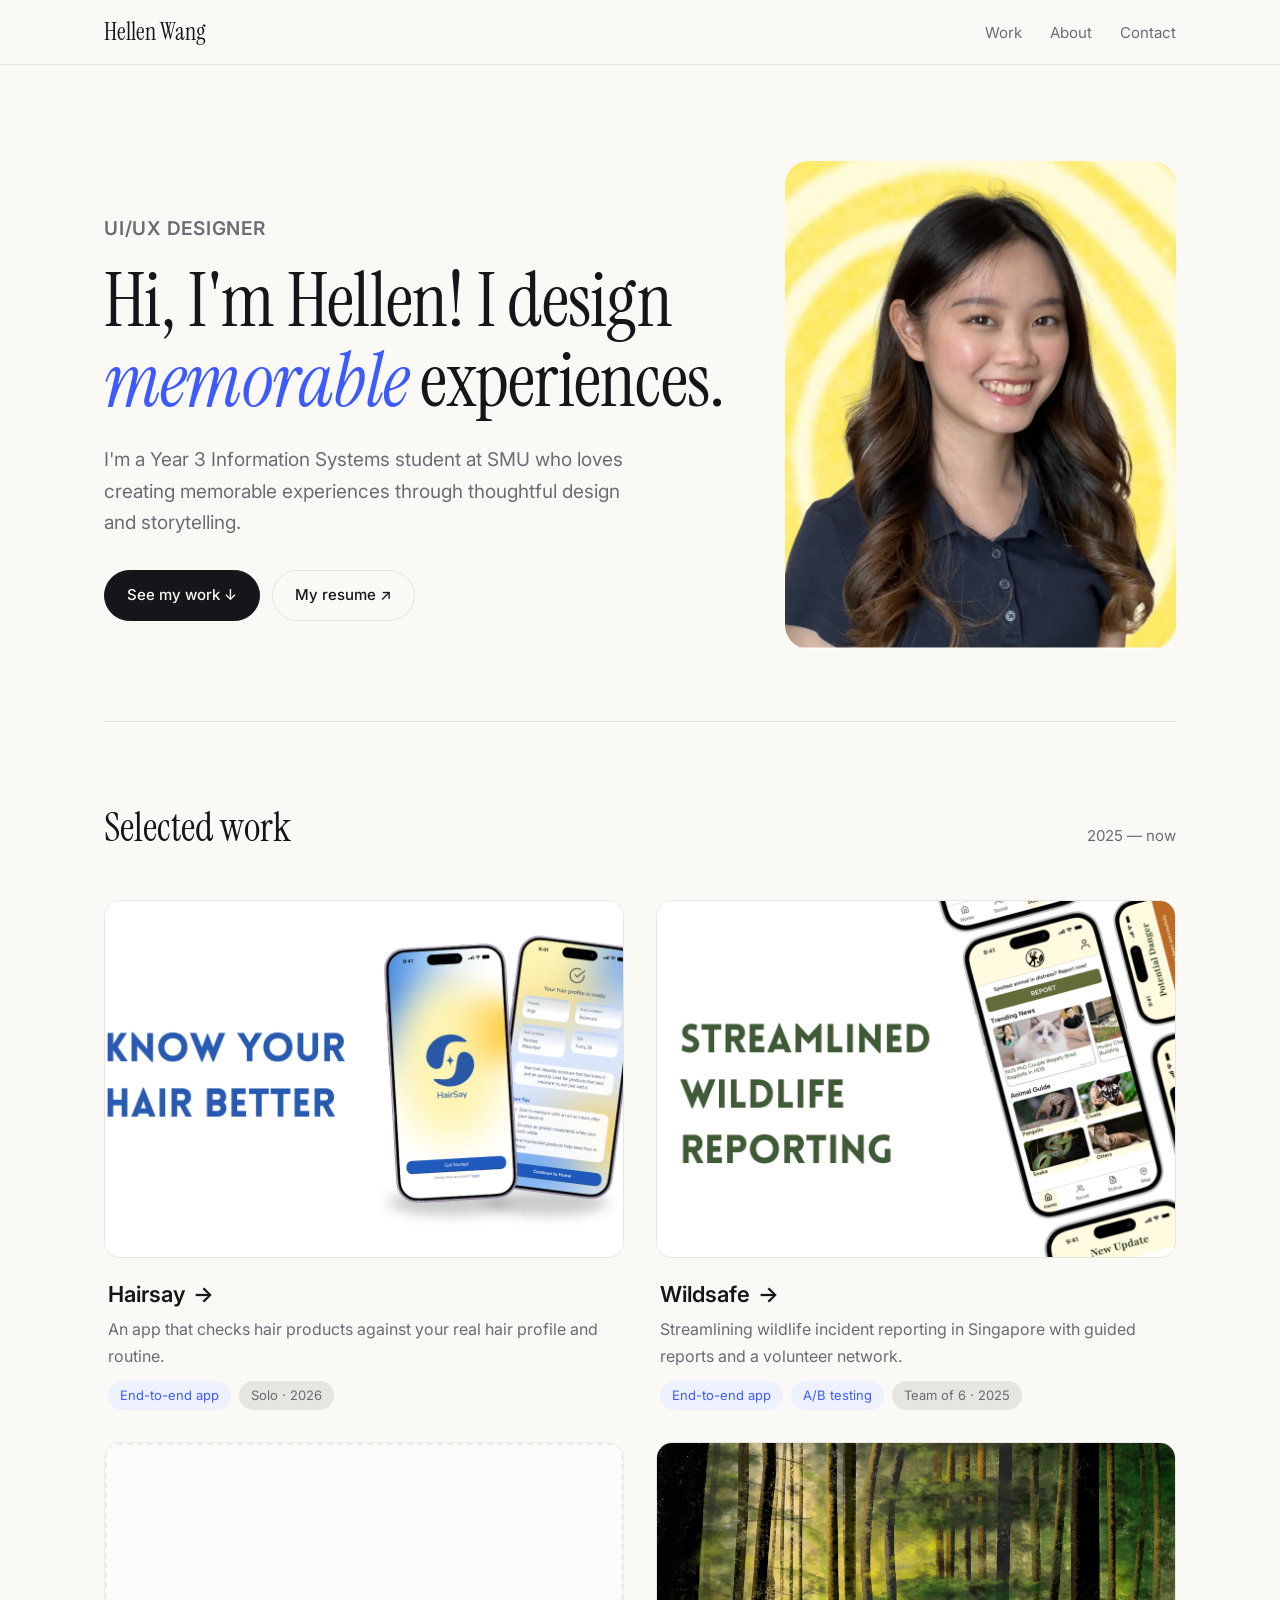
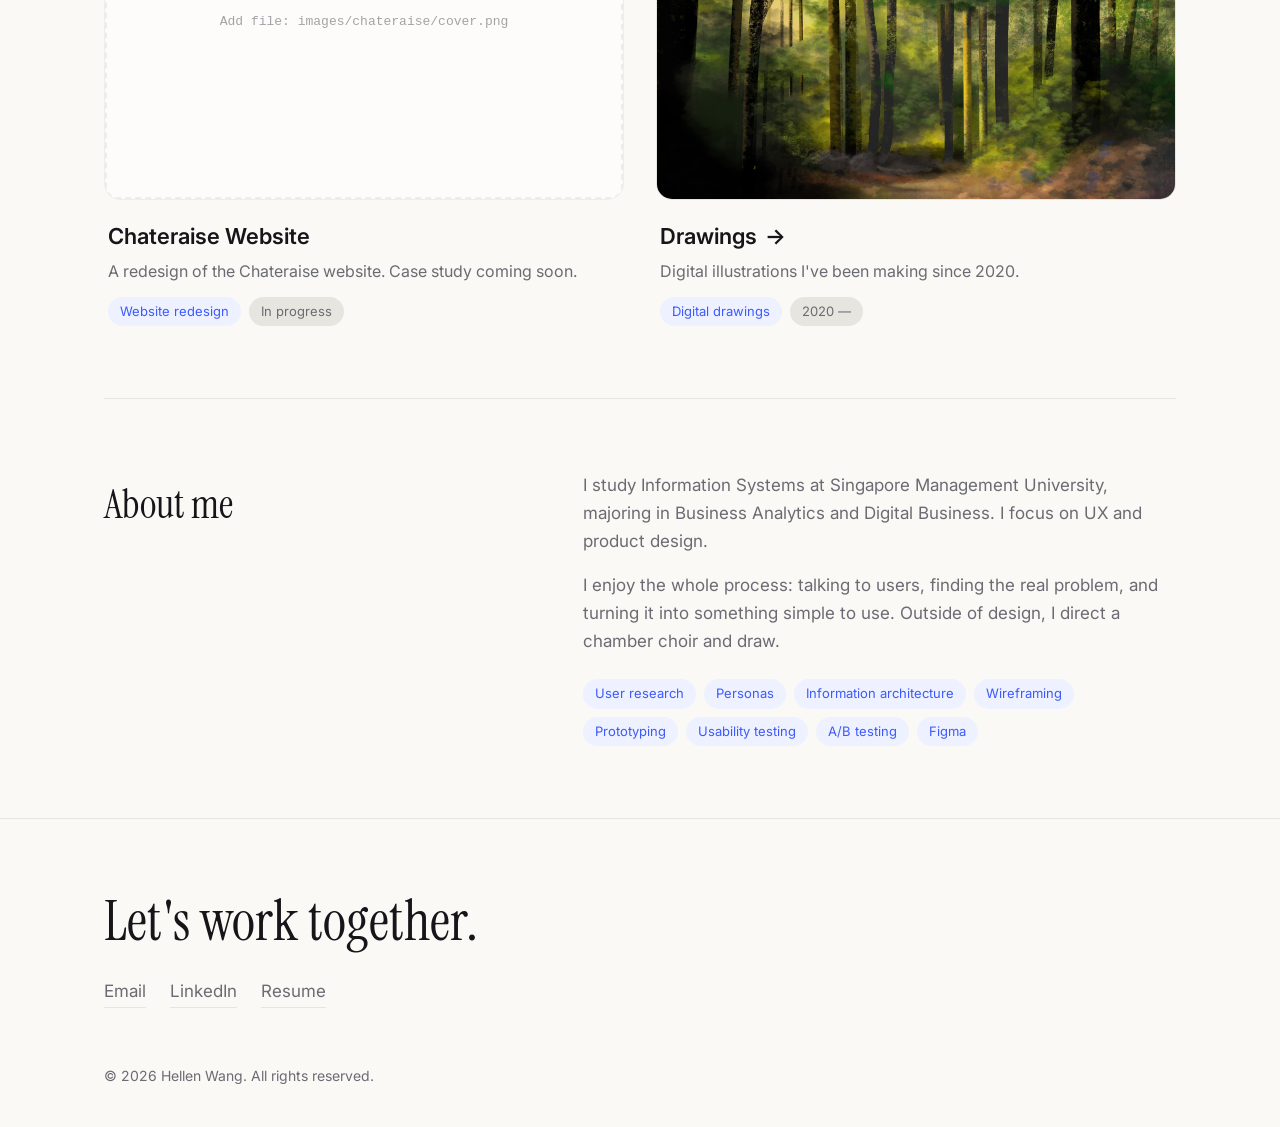
==== index.html @ 4431260a "Portfolio site: pages, styles, and images from Notion" ====
<!DOCTYPE html>
<html lang="en">
<head>
  <meta charset="UTF-8" />
  <meta name="viewport" content="width=device-width, initial-scale=1.0" />
  <title>Hellen Wang — UI/UX Designer</title>
  <meta name="description" content="Portfolio of Hellen Wang, UI/UX designer and Information Systems student at SMU." />
  <link rel="preconnect" href="https://fonts.googleapis.com" />
  <link rel="preconnect" href="https://fonts.gstatic.com" crossorigin />
  <link href="https://fonts.googleapis.com/css2?family=Instrument+Serif:ital@0;1&family=Inter:wght@400;500;600&display=swap" rel="stylesheet" />
  <link rel="stylesheet" href="style.css" />
</head>
<body>

  <nav class="nav">
    <div class="wrap">
      <a href="index.html" class="logo">Hellen Wang</a>
      <ul class="nav-links">
        <li><a href="#work">Work</a></li>
        <li><a href="#about">About</a></li>
        <li><a href="#contact">Contact</a></li>
      </ul>
    </div>
  </nav>

  <main class="wrap">
    <!-- HERO -->
    <section class="hero">
      <div>
        <p class="eyebrow">UI/UX Designer</p>
        <h1>Hi, I'm Hellen! I design <em>memorable</em> experiences.</h1>
        <p>I'm a Year 3 Information Systems student at SMU who loves creating memorable experiences through thoughtful design and storytelling.</p>
        <div class="btns">
          <a href="#work" class="btn primary">See my work ↓</a>
          <a href="https://drive.google.com/file/d/1pF7Rs0oGjBkpFHDTkg84cxJd0Bi0h14N/view?usp=sharing" target="_blank" class="btn">My resume ↗</a>
        </div>
      </div>
      <div class="hero-photo">
        <img src="images/profile.png" alt="Portrait of Hellen Wang" />
      </div>
    </section>

    <!-- WORK -->
    <section class="section" id="work">
      <div class="section-head">
        <h2>Selected work</h2>
        <span>2025 — now</span>
      </div>

      <div class="grid">
        <a href="hairsay.html" class="card reveal">
          <div class="card-img"><img src="images/hairsay/cover.png" alt="Hairsay app screens" /></div>
          <div class="card-body">
            <h3>Hairsay <span class="arrow">→</span></h3>
            <p>An app that checks hair products against your real hair profile and routine.</p>
            <div class="tags"><span class="tag">End-to-end app</span><span class="tag grey">Solo · 2026</span></div>
          </div>
        </a>

        <a href="wildsafe.html" class="card reveal">
          <div class="card-img"><img src="images/wildsafe/cover.png" alt="Wildsafe app screens" /></div>
          <div class="card-body">
            <h3>Wildsafe <span class="arrow">→</span></h3>
            <p>Streamlining wildlife incident reporting in Singapore with guided reports and a volunteer network.</p>
            <div class="tags"><span class="tag">End-to-end app</span><span class="tag">A/B testing</span><span class="tag grey">Team of 6 · 2025</span></div>
          </div>
        </a>

        <div class="card soon reveal">
          <div class="card-img"><img src="images/chateraise/cover.png" alt="Chateraise website redesign" /></div>
          <div class="card-body">
            <h3>Chateraise Website</h3>
            <p>A redesign of the Chateraise website. Case study coming soon.</p>
            <div class="tags"><span class="tag">Website redesign</span><span class="tag grey">In progress</span></div>
          </div>
        </div>

        <a href="drawings.html" class="card reveal">
          <div class="card-img"><img src="images/drawings/1.jpg" alt="Digital drawing" /></div>
          <div class="card-body">
            <h3>Drawings <span class="arrow">→</span></h3>
            <p>Digital illustrations I've been making since 2020.</p>
            <div class="tags"><span class="tag">Digital drawings</span><span class="tag grey">2020 —</span></div>
          </div>
        </a>
      </div>
    </section>

    <!-- ABOUT -->
    <section class="section about" id="about">
      <h2>About me</h2>
      <div>
        <p>I study Information Systems at Singapore Management University, majoring in Business Analytics and Digital Business. I focus on UX and product design.</p>
        <p>I enjoy the whole process: talking to users, finding the real problem, and turning it into something simple to use. Outside of design, I direct a chamber choir and draw.</p>
        <div class="skills">
          <span class="tag">User research</span>
          <span class="tag">Personas</span>
          <span class="tag">Information architecture</span>
          <span class="tag">Wireframing</span>
          <span class="tag">Prototyping</span>
          <span class="tag">Usability testing</span>
          <span class="tag">A/B testing</span>
          <span class="tag">Figma</span>
        </div>
      </div>
    </section>
  </main>

  <!-- CONTACT -->
  <footer id="contact">
    <div class="wrap">
      <h2>Let's work together.</h2>
      <div class="links">
        <a href="mailto:hellen.2024@computing.smu.edu.sg">Email</a>
        <a href="https://www.linkedin.com/in/wanghellen/" target="_blank">LinkedIn</a>
        <a href="https://drive.google.com/file/d/1pF7Rs0oGjBkpFHDTkg84cxJd0Bi0h14N/view?usp=sharing" target="_blank">Resume</a>
      </div>
      <p class="copy">© <span class="year">2026</span> Hellen Wang. All rights reserved.</p>
    </div>
  </footer>

  <script src="script.js"></script>
</body>
</html>
---- style.css ----
/* ============ Tokens ============ */
:root {
  --bg: #faf9f6;
  --surface: #ffffff;
  --text: #16161a;
  --muted: #6b6b73;
  --line: #e7e5df;
  --accent: #3d5afe;
  --accent-soft: #eef1ff;
  --radius: 16px;
  --max: 1120px;
  --serif: "Instrument Serif", Georgia, serif;
  --sans: "Inter", system-ui, -apple-system, sans-serif;
}

@media (prefers-color-scheme: dark) {
  :root {
    --bg: #111114;
    --surface: #1a1a1f;
    --text: #f2f1ee;
    --muted: #9c9ca6;
    --line: #2a2a31;
    --accent: #8c9eff;
    --accent-soft: #1e2240;
  }
}

/* ============ Base ============ */
* { box-sizing: border-box; margin: 0; padding: 0; }
html { scroll-behavior: smooth; }
body {
  font-family: var(--sans);
  background: var(--bg);
  color: var(--text);
  line-height: 1.65;
  font-size: 17px;
  -webkit-font-smoothing: antialiased;
}
img, video { max-width: 100%; display: block; border-radius: 12px; }
a { color: inherit; }
.wrap { max-width: var(--max); margin: 0 auto; padding: 0 24px; }

/* ============ Nav ============ */
.nav {
  position: sticky; top: 0; z-index: 10;
  background: color-mix(in srgb, var(--bg) 85%, transparent);
  backdrop-filter: blur(12px);
  border-bottom: 1px solid var(--line);
}
.nav .wrap { display: flex; justify-content: space-between; align-items: center; height: 64px; }
.logo { font-family: var(--serif); font-size: 24px; text-decoration: none; }
.nav-links { display: flex; gap: 28px; list-style: none; }
.nav-links a { text-decoration: none; color: var(--muted); font-size: 15px; transition: color .2s; }
.nav-links a:hover { color: var(--text); }

/* ============ Hero ============ */
.hero { padding: 96px 0 72px; display: grid; grid-template-columns: 1.6fr 1fr; gap: 56px; align-items: center; }
.eyebrow { font-size: 14px; color: var(--accent); font-weight: 600; letter-spacing: .04em; text-transform: uppercase; margin-bottom: 16px; }
.hero h1 { font-family: var(--serif); font-weight: 400; font-size: clamp(44px, 7vw, 76px); line-height: 1.05; letter-spacing: -.01em; }
.hero h1 em { color: var(--accent); }
.hero p { margin-top: 24px; font-size: 19px; color: var(--muted); max-width: 540px; }
.hero-photo img { aspect-ratio: 4/5; object-fit: cover; border-radius: 24px; width: 100%; }
.btns { display: flex; gap: 12px; margin-top: 32px; flex-wrap: wrap; }
.btn {
  display: inline-flex; align-items: center; gap: 8px;
  padding: 12px 22px; border-radius: 999px; font-size: 15px; font-weight: 500;
  text-decoration: none; border: 1px solid var(--line); transition: transform .2s, background .2s;
}
.btn:hover { transform: translateY(-2px); }
.btn.primary { background: var(--text); color: var(--bg); border-color: var(--text); }

/* ============ Section headers ============ */
.section { padding: 72px 0; border-top: 1px solid var(--line); }
.section-head { display: flex; justify-content: space-between; align-items: baseline; margin-bottom: 40px; gap: 16px; }
.section-head h2 { font-family: var(--serif); font-weight: 400; font-size: 40px; }
.section-head span { color: var(--muted); font-size: 15px; }

/* ============ Work grid ============ */
.grid { display: grid; grid-template-columns: repeat(2, 1fr); gap: 32px; }
.card { text-decoration: none; display: block; }
.card-img {
  background: var(--surface); border: 1px solid var(--line); border-radius: var(--radius);
  overflow: hidden; aspect-ratio: 16/11;
}
.card-img img { width: 100%; height: 100%; object-fit: cover; border-radius: 0; transition: transform .5s ease; }
.card:hover .card-img img { transform: scale(1.03); }
.card-body { padding: 18px 4px 0; }
.card h3 { font-size: 22px; font-weight: 600; display: flex; align-items: center; gap: 8px; }
.card h3 .arrow { transition: transform .2s; }
.card:hover h3 .arrow { transform: translateX(4px); }
.card p { color: var(--muted); font-size: 16px; margin-top: 4px; }
.tags { display: flex; gap: 8px; flex-wrap: wrap; margin-top: 12px; }
.tag { font-size: 13px; padding: 4px 12px; border-radius: 999px; background: var(--accent-soft); color: var(--accent); }
.tag.grey { background: var(--line); color: var(--muted); }
.card.soon { pointer-events: none; }
.card.soon .card-img { opacity: .6; }

/* ============ About ============ */
.about { display: grid; grid-template-columns: 1fr 1.4fr; gap: 56px; }
.about h2 { font-family: var(--serif); font-weight: 400; font-size: 40px; }
.about p { color: var(--muted); margin-bottom: 16px; }
.skills { display: flex; flex-wrap: wrap; gap: 8px; margin-top: 24px; }

/* ============ Footer ============ */
footer { padding: 72px 0 40px; border-top: 1px solid var(--line); }
footer h2 { font-family: var(--serif); font-weight: 400; font-size: clamp(36px, 5vw, 56px); line-height: 1.1; }
footer .links { display: flex; gap: 24px; margin-top: 24px; flex-wrap: wrap; }
footer .links a { color: var(--muted); text-decoration: none; border-bottom: 1px solid var(--line); padding-bottom: 2px; }
footer .links a:hover { color: var(--text); border-color: var(--text); }
.copy { margin-top: 56px; font-size: 14px; color: var(--muted); }

/* ============ Case study ============ */
.cs-hero { padding-top: 72px; padding-bottom: 40px; }
.back { color: var(--muted); text-decoration: none; font-size: 15px; }
.back:hover { color: var(--text); }
.cs-hero h1 { font-family: var(--serif); font-weight: 400; font-size: clamp(48px, 8vw, 88px); line-height: 1; margin-top: 24px; }
.cs-hero .lead { font-size: 20px; color: var(--muted); max-width: 720px; margin-top: 16px; }
.meta {
  display: grid; grid-template-columns: repeat(auto-fit, minmax(180px, 1fr)); gap: 24px;
  margin-top: 40px; padding: 24px 0; border-top: 1px solid var(--line); border-bottom: 1px solid var(--line);
}
.meta dt { font-size: 13px; color: var(--muted); text-transform: uppercase; letter-spacing: .05em; }
.meta dd { margin-top: 4px; font-size: 16px; }
.meta a { color: var(--accent); }
.cover { margin: 40px 0; }

.ps { display: grid; grid-template-columns: 1fr 1fr; gap: 24px; margin: 40px 0; }
.ps div { background: var(--surface); border: 1px solid var(--line); border-radius: var(--radius); padding: 28px; }
.ps h4 { font-size: 13px; text-transform: uppercase; letter-spacing: .05em; color: var(--accent); margin-bottom: 8px; }

.cs { max-width: 800px; margin: 0 auto; }
.cs-section { padding: 56px 0; border-top: 1px solid var(--line); }
.cs-section:first-of-type { border-top: none; }
.cs-label { font-size: 13px; color: var(--accent); font-weight: 600; text-transform: uppercase; letter-spacing: .05em; }
.cs h2 { font-family: var(--serif); font-weight: 400; font-size: 44px; margin: 8px 0 20px; }
.cs h3 { font-size: 20px; font-weight: 600; margin: 40px 0 12px; }
.cs p { margin-bottom: 16px; }
.cs ul { margin: 0 0 16px 20px; }
.cs li { margin-bottom: 6px; }
.cs figure { margin: 24px 0; }
.cs figcaption { font-size: 14px; color: var(--muted); margin-top: 8px; text-align: center; }
.cs blockquote {
  font-family: var(--serif); font-size: 28px; line-height: 1.3;
  border-left: 3px solid var(--accent); padding-left: 24px; margin: 32px 0;
}
.cs blockquote cite { display: block; font-family: var(--sans); font-size: 14px; color: var(--muted); font-style: normal; margin-top: 8px; }
.two { display: grid; grid-template-columns: 1fr 1fr; gap: 20px; }
.three { display: grid; grid-template-columns: repeat(3, 1fr); gap: 20px; }
.box { background: var(--surface); border: 1px solid var(--line); border-radius: var(--radius); padding: 24px; }
.box h4 { font-size: 15px; margin-bottom: 8px; }
.box ul { margin-left: 18px; font-size: 15px; }
.callout { background: var(--accent-soft); border-radius: var(--radius); padding: 24px 28px; margin: 24px 0; }
.callout strong { color: var(--accent); }
.wide { max-width: var(--max); margin: 0 auto; padding: 0 24px; }

.next {
  display: flex; justify-content: space-between; align-items: center; gap: 16px;
  padding: 40px 0; border-top: 1px solid var(--line); text-decoration: none;
}
.next span { color: var(--muted); font-size: 14px; }
.next strong { font-family: var(--serif); font-weight: 400; font-size: 36px; display: block; }

/* Gallery (drawings) */
.gallery { columns: 2; column-gap: 20px; }
.gallery img { margin-bottom: 20px; break-inside: avoid; }

/* Missing-image placeholder (shows until you add the file) */
.ph {
  display: flex; align-items: center; justify-content: center; text-align: center;
  min-height: 220px; width: 100%; height: 100%; padding: 16px;
  border: 2px dashed var(--line); border-radius: 12px;
  color: var(--muted); font-size: 13px; font-family: ui-monospace, monospace;
  background: var(--surface);
}

.hero-photo .ph { aspect-ratio: 4/5; height: auto; border-radius: 24px; }

/* Fade-in on scroll */
.reveal { opacity: 0; transform: translateY(16px); transition: opacity .6s ease, transform .6s ease; }
.reveal.in { opacity: 1; transform: none; }
@media (prefers-reduced-motion: reduce) { .reveal { opacity: 1; transform: none; transition: none; } }

/* ============ Mobile ============ */
@media (max-width: 760px) {
  body { font-size: 16px; }
  .nav-links { gap: 18px; }
  .hero { grid-template-columns: 1fr; padding: 56px 0 48px; gap: 32px; }
  .hero-photo { max-width: 320px; }
  .grid, .about, .ps, .two, .three { grid-template-columns: 1fr; }
  .section { padding: 56px 0; }
  .section-head h2, .about h2 { font-size: 32px; }
  .cs h2 { font-size: 34px; }
  .cs blockquote { font-size: 22px; }
  .gallery { columns: 1; }
  .next strong { font-size: 28px; }
}
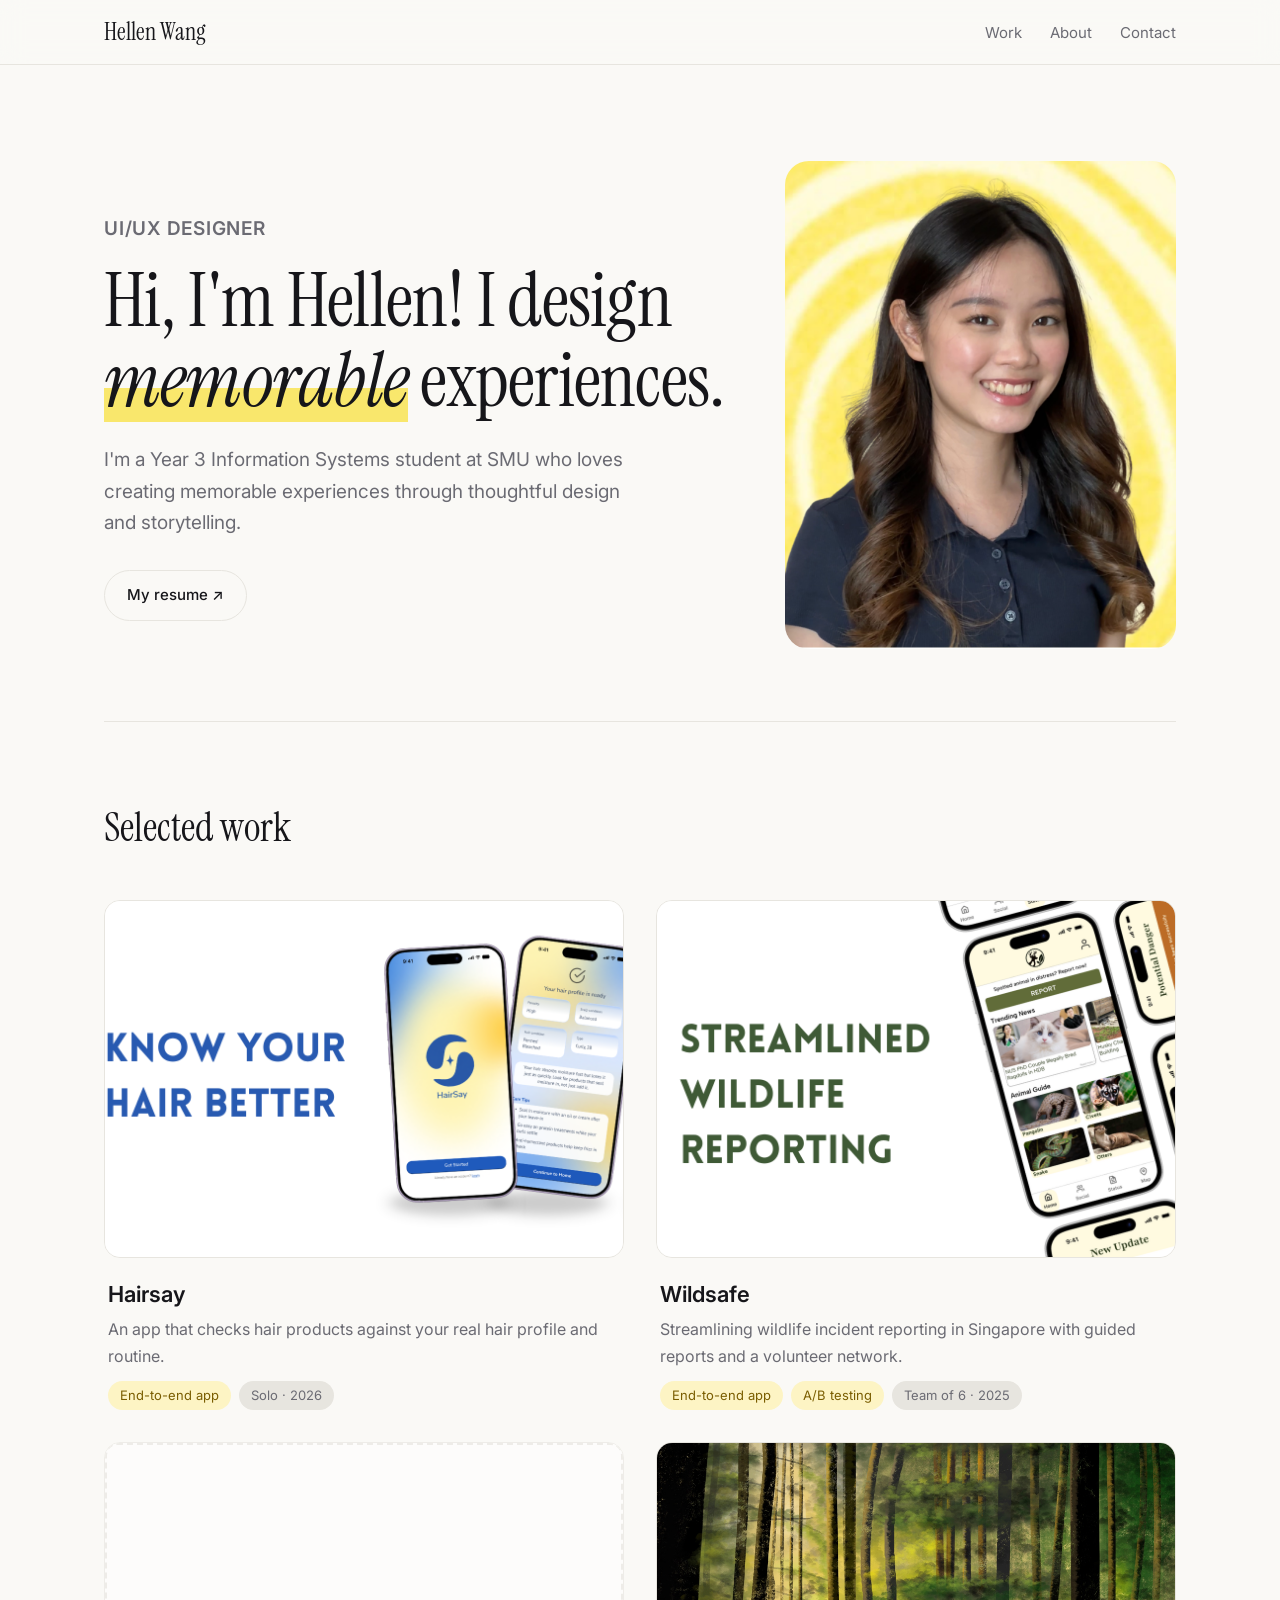
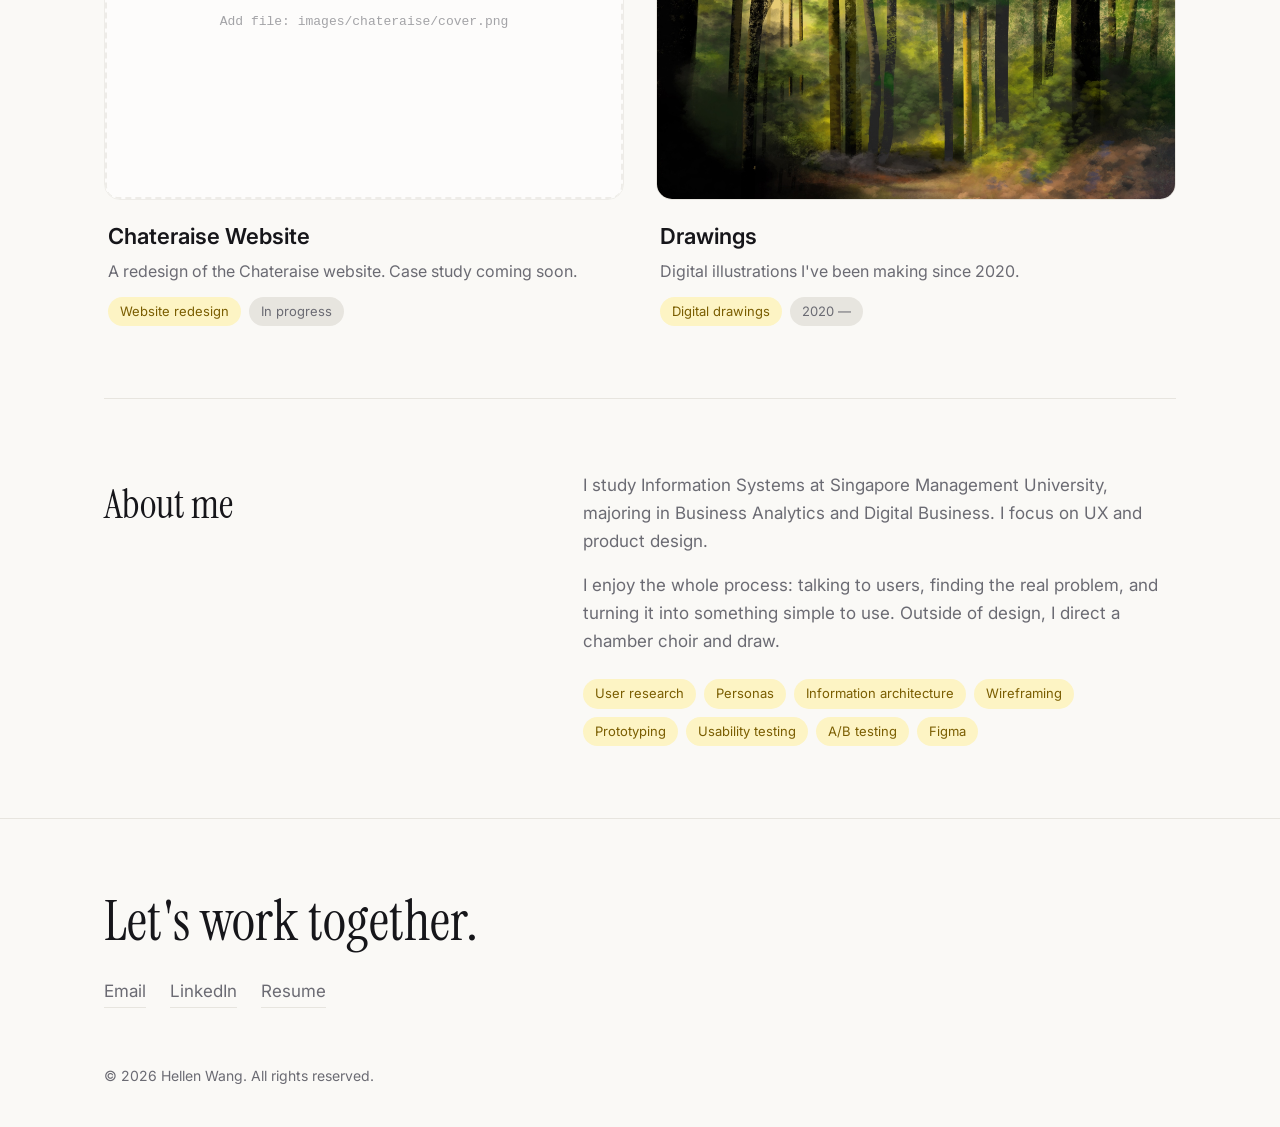
==== commit 3a151085: "Remove card arrows, add More projects section, drop date and See my work button, switch accent to ye" ====
--- a/index.html
+++ b/index.html
@@ -31,7 +31,6 @@
         <h1>Hi, I'm Hellen! I design <em>memorable</em> experiences.</h1>
         <p>I'm a Year 3 Information Systems student at SMU who loves creating memorable experiences through thoughtful design and storytelling.</p>
         <div class="btns">
-          <a href="#work" class="btn primary">See my work ↓</a>
           <a href="https://drive.google.com/file/d/1pF7Rs0oGjBkpFHDTkg84cxJd0Bi0h14N/view?usp=sharing" target="_blank" class="btn">My resume ↗</a>
         </div>
       </div>
@@ -44,14 +43,13 @@
     <section class="section" id="work">
       <div class="section-head">
         <h2>Selected work</h2>
-        <span>2025 — now</span>
       </div>
 
       <div class="grid">
         <a href="hairsay.html" class="card reveal">
           <div class="card-img"><img src="images/hairsay/cover.png" alt="Hairsay app screens" /></div>
           <div class="card-body">
-            <h3>Hairsay <span class="arrow">→</span></h3>
+            <h3>Hairsay</h3>
             <p>An app that checks hair products against your real hair profile and routine.</p>
             <div class="tags"><span class="tag">End-to-end app</span><span class="tag grey">Solo · 2026</span></div>
           </div>
@@ -60,7 +58,7 @@
         <a href="wildsafe.html" class="card reveal">
           <div class="card-img"><img src="images/wildsafe/cover.png" alt="Wildsafe app screens" /></div>
           <div class="card-body">
-            <h3>Wildsafe <span class="arrow">→</span></h3>
+            <h3>Wildsafe</h3>
             <p>Streamlining wildlife incident reporting in Singapore with guided reports and a volunteer network.</p>
             <div class="tags"><span class="tag">End-to-end app</span><span class="tag">A/B testing</span><span class="tag grey">Team of 6 · 2025</span></div>
           </div>
@@ -78,7 +76,7 @@
         <a href="drawings.html" class="card reveal">
           <div class="card-img"><img src="images/drawings/1.jpg" alt="Digital drawing" /></div>
           <div class="card-body">
-            <h3>Drawings <span class="arrow">→</span></h3>
+            <h3>Drawings</h3>
             <p>Digital illustrations I've been making since 2020.</p>
             <div class="tags"><span class="tag">Digital drawings</span><span class="tag grey">2020 —</span></div>
           </div>
--- a/style.css
+++ b/style.css
@@ -5,8 +5,9 @@
   --text: #16161a;
   --muted: #6b6b73;
   --line: #e7e5df;
-  --accent: #3d5afe;
-  --accent-soft: #eef1ff;
+  --accent: #7a5d00;       /* deep gold for text (readable on cream) */
+  --accent-soft: #fdf4c4;  /* pale yellow for tags and callouts */
+  --highlight: #f9e76c;    /* yellow from the profile photo */
   --radius: 16px;
   --max: 1120px;
   --serif: "Instrument Serif", Georgia, serif;
@@ -20,8 +21,8 @@
     --text: #f2f1ee;
     --muted: #9c9ca6;
     --line: #2a2a31;
-    --accent: #8c9eff;
-    --accent-soft: #1e2240;
+    --accent: #f9e76c;
+    --accent-soft: #2e2a14;
   }
 }
 
@@ -57,7 +58,8 @@
 .hero { padding: 96px 0 72px; display: grid; grid-template-columns: 1.6fr 1fr; gap: 56px; align-items: center; }
 .eyebrow { font-size: 14px; color: var(--accent); font-weight: 600; letter-spacing: .04em; text-transform: uppercase; margin-bottom: 16px; }
 .hero h1 { font-family: var(--serif); font-weight: 400; font-size: clamp(44px, 7vw, 76px); line-height: 1.05; letter-spacing: -.01em; }
-.hero h1 em { color: var(--accent); }
+.hero h1 em { background: linear-gradient(transparent 58%, var(--highlight) 58%, var(--highlight) 92%, transparent 92%); }
+@media (prefers-color-scheme: dark) { .hero h1 em { background: none; color: var(--accent); } }
 .hero p { margin-top: 24px; font-size: 19px; color: var(--muted); max-width: 540px; }
 .hero-photo img { aspect-ratio: 4/5; object-fit: cover; border-radius: 24px; width: 100%; }
 .btns { display: flex; gap: 12px; margin-top: 32px; flex-wrap: wrap; }
@@ -86,14 +88,13 @@
 .card:hover .card-img img { transform: scale(1.03); }
 .card-body { padding: 18px 4px 0; }
 .card h3 { font-size: 22px; font-weight: 600; display: flex; align-items: center; gap: 8px; }
-.card h3 .arrow { transition: transform .2s; }
-.card:hover h3 .arrow { transform: translateX(4px); }
 .card p { color: var(--muted); font-size: 16px; margin-top: 4px; }
 .tags { display: flex; gap: 8px; flex-wrap: wrap; margin-top: 12px; }
 .tag { font-size: 13px; padding: 4px 12px; border-radius: 999px; background: var(--accent-soft); color: var(--accent); }
 .tag.grey { background: var(--line); color: var(--muted); }
 .card.soon { pointer-events: none; }
 .card.soon .card-img { opacity: .6; }
+.more { margin-top: 24px; }
 
 /* ============ About ============ */
 .about { display: grid; grid-template-columns: 1fr 1.4fr; gap: 56px; }
@@ -141,7 +142,7 @@
 .cs figcaption { font-size: 14px; color: var(--muted); margin-top: 8px; text-align: center; }
 .cs blockquote {
   font-family: var(--serif); font-size: 28px; line-height: 1.3;
-  border-left: 3px solid var(--accent); padding-left: 24px; margin: 32px 0;
+  border-left: 3px solid var(--highlight); padding-left: 24px; margin: 32px 0;
 }
 .cs blockquote cite { display: block; font-family: var(--sans); font-size: 14px; color: var(--muted); font-style: normal; margin-top: 8px; }
 .two { display: grid; grid-template-columns: 1fr 1fr; gap: 20px; }
@@ -152,13 +153,6 @@
 .callout { background: var(--accent-soft); border-radius: var(--radius); padding: 24px 28px; margin: 24px 0; }
 .callout strong { color: var(--accent); }
 .wide { max-width: var(--max); margin: 0 auto; padding: 0 24px; }
-
-.next {
-  display: flex; justify-content: space-between; align-items: center; gap: 16px;
-  padding: 40px 0; border-top: 1px solid var(--line); text-decoration: none;
-}
-.next span { color: var(--muted); font-size: 14px; }
-.next strong { font-family: var(--serif); font-weight: 400; font-size: 36px; display: block; }
 
 /* Gallery (drawings) */
 .gallery { columns: 2; column-gap: 20px; }
@@ -192,5 +186,4 @@
   .cs h2 { font-size: 34px; }
   .cs blockquote { font-size: 22px; }
   .gallery { columns: 1; }
-  .next strong { font-size: 28px; }
 }
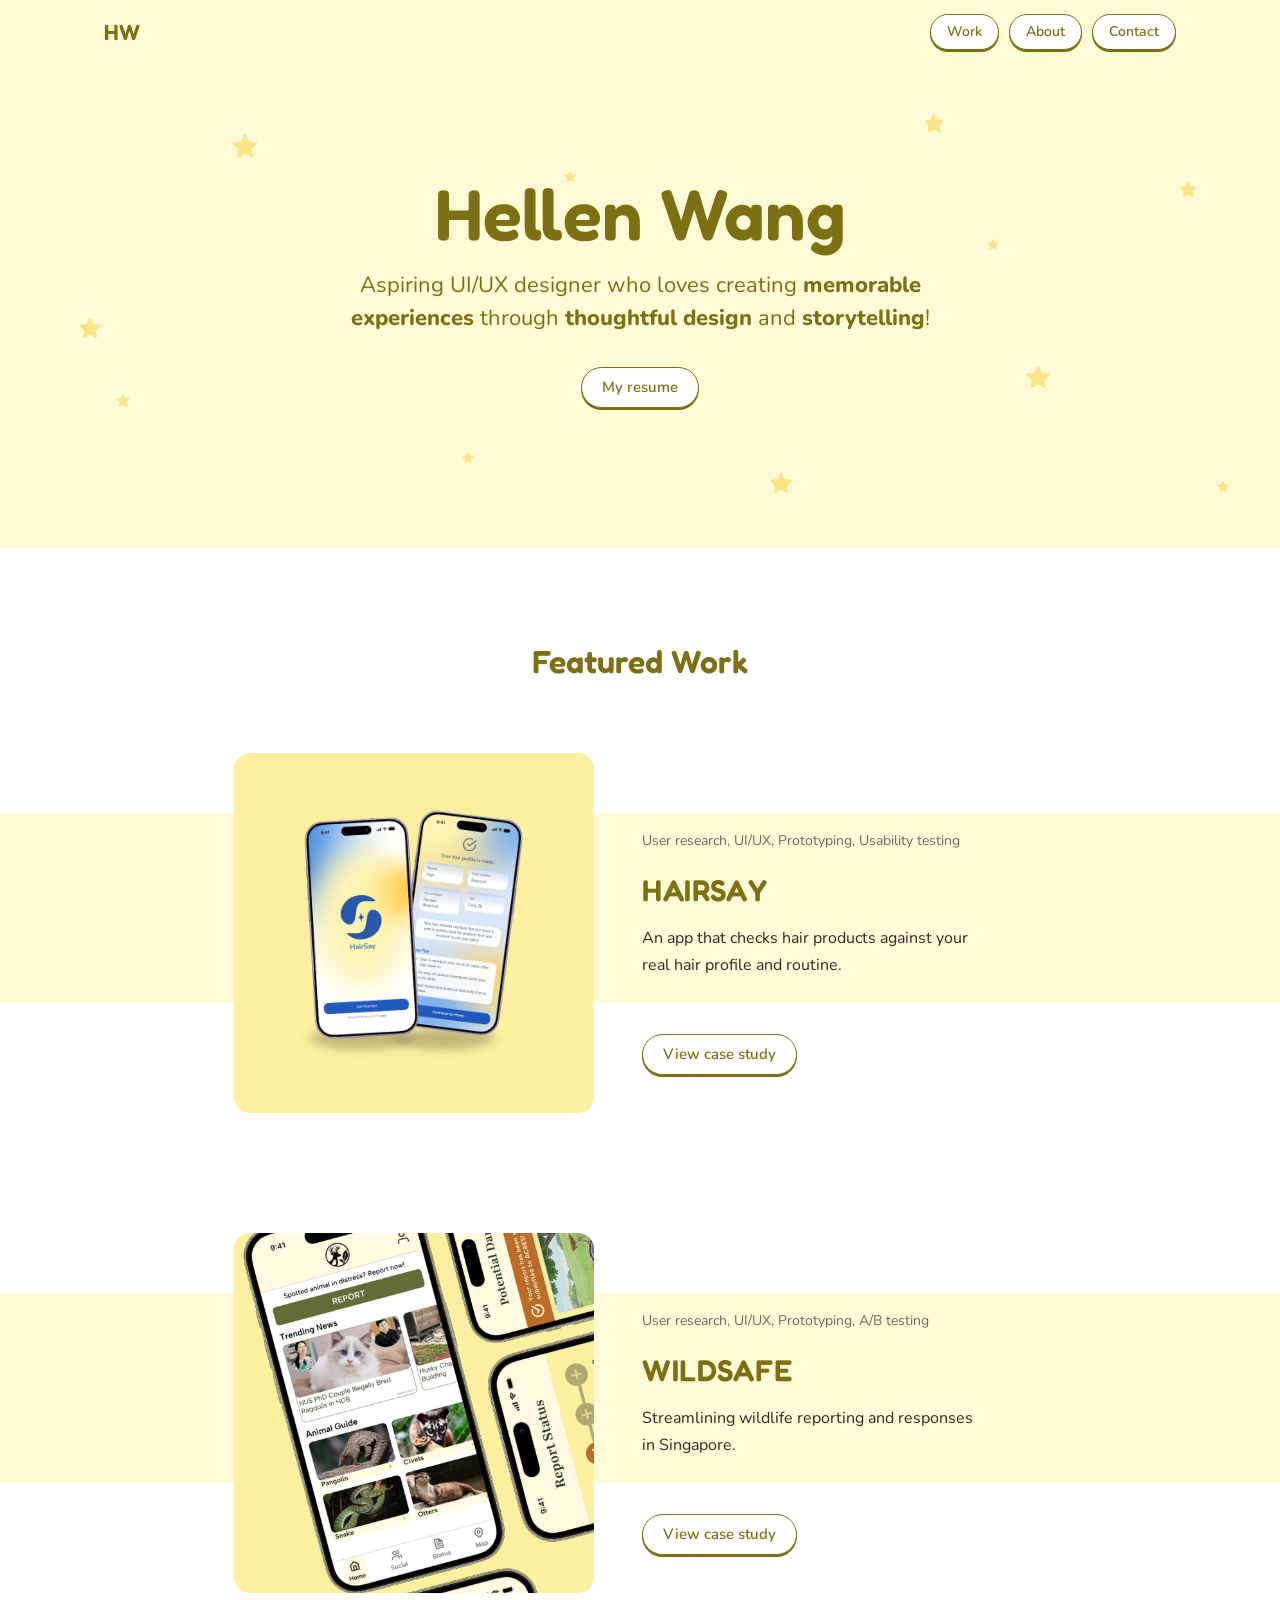
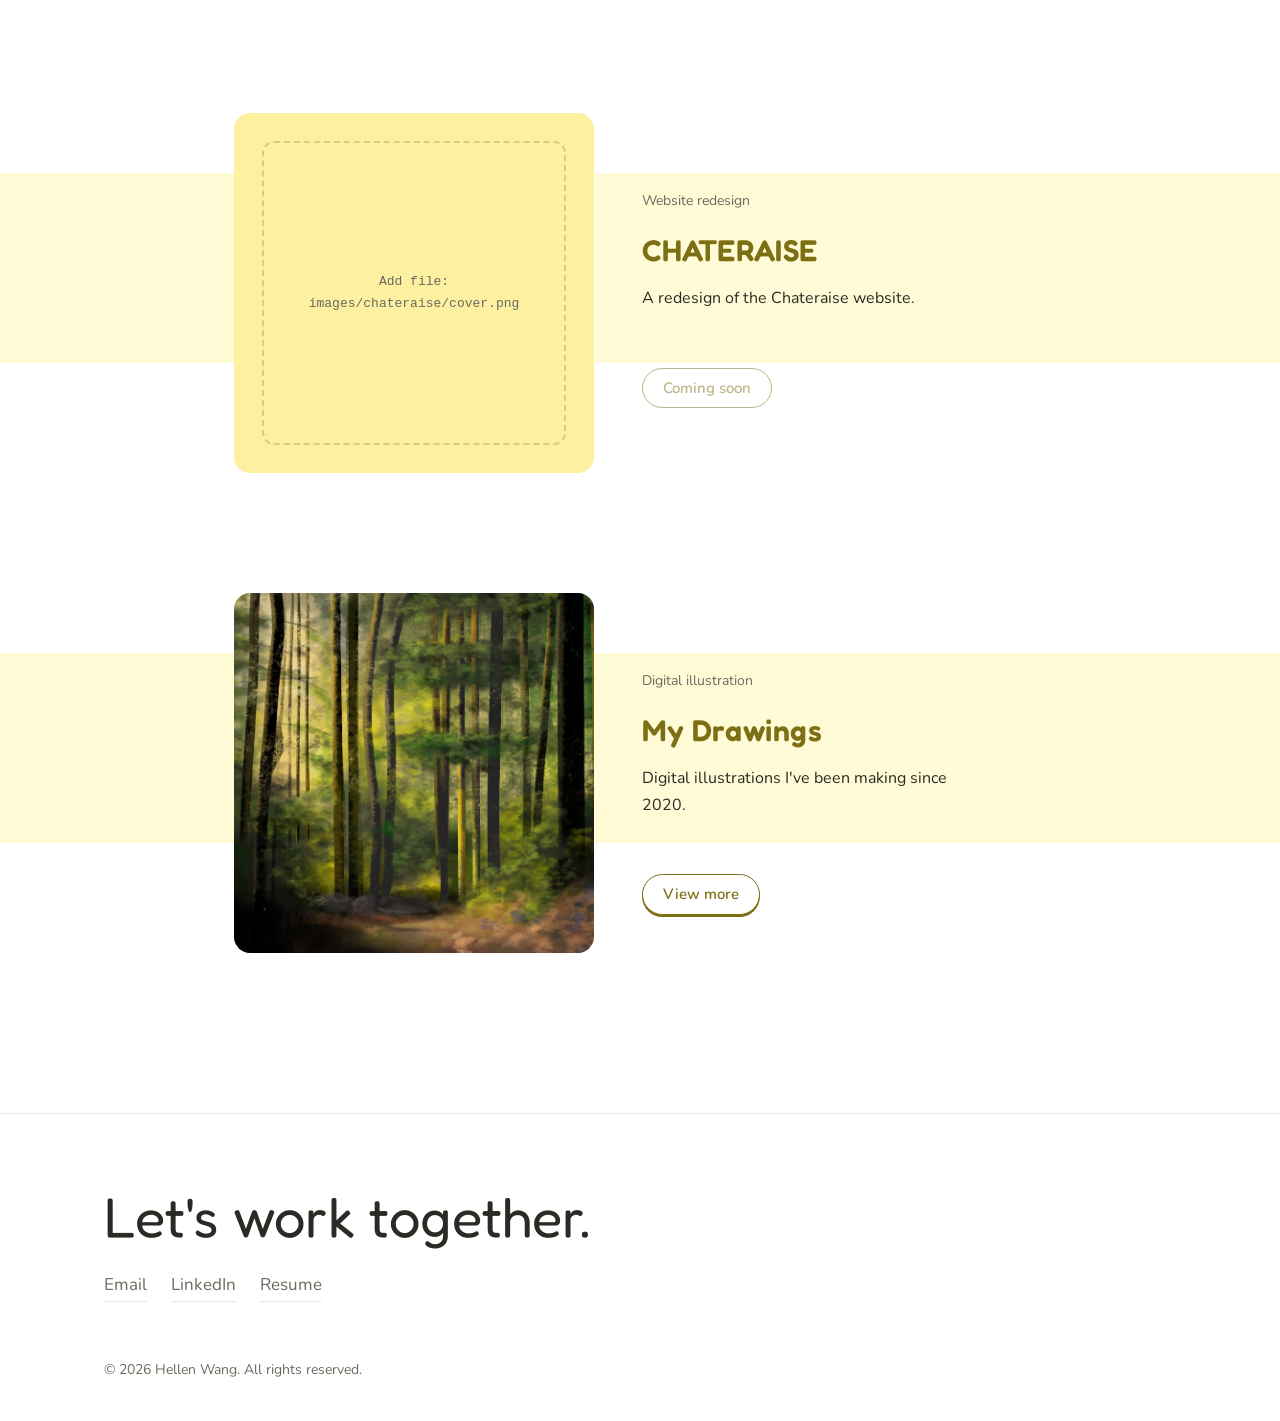
==== commit 713650fa: "Redesign home to match Figma frame, add About page with skills and tools, simplify More projects, ye" ====
--- a/index.html
+++ b/index.html
@@ -7,101 +7,94 @@
   <meta name="description" content="Portfolio of Hellen Wang, UI/UX designer and Information Systems student at SMU." />
   <link rel="preconnect" href="https://fonts.googleapis.com" />
   <link rel="preconnect" href="https://fonts.gstatic.com" crossorigin />
-  <link href="https://fonts.googleapis.com/css2?family=Instrument+Serif:ital@0;1&family=Inter:wght@400;500;600&display=swap" rel="stylesheet" />
+  <link href="https://fonts.googleapis.com/css2?family=Fredoka:wght@500;600&family=Nunito:wght@400;600;700;800&display=swap" rel="stylesheet" />
   <link rel="stylesheet" href="style.css" />
 </head>
 <body>
 
   <nav class="nav">
     <div class="wrap">
-      <a href="index.html" class="logo">Hellen Wang</a>
+      <a href="index.html" class="logo">HW</a>
       <ul class="nav-links">
-        <li><a href="#work">Work</a></li>
-        <li><a href="#about">About</a></li>
+        <li><a href="index.html#work">Work</a></li>
+        <li><a href="about.html">About</a></li>
         <li><a href="#contact">Contact</a></li>
       </ul>
     </div>
   </nav>
 
-  <main class="wrap">
-    <!-- HERO -->
-    <section class="hero">
-      <div>
-        <p class="eyebrow">UI/UX Designer</p>
-        <h1>Hi, I'm Hellen! I design <em>memorable</em> experiences.</h1>
-        <p>I'm a Year 3 Information Systems student at SMU who loves creating memorable experiences through thoughtful design and storytelling.</p>
-        <div class="btns">
-          <a href="https://drive.google.com/file/d/1pF7Rs0oGjBkpFHDTkg84cxJd0Bi0h14N/view?usp=sharing" target="_blank" class="btn">My resume ↗</a>
+  <!-- HERO -->
+  <header class="hero">
+    <!-- Decorative stars: move them by changing top/left -->
+    <svg width="0" height="0" style="position:absolute" aria-hidden="true">
+      <symbol id="star" viewBox="0 0 24 24"><path d="M12 2.8l2.6 5.6 6.1.7-4.5 4.2 1.2 6-5.4-3-5.4 3 1.2-6-4.5-4.2 6.1-.7z" stroke-linejoin="round" /></symbol>
+    </svg>
+    <div class="stars" aria-hidden="true">
+      <svg style="top:14%;left:18%;width:30px"><use href="#star" /></svg>
+      <svg style="top:22%;left:44%;width:14px"><use href="#star" /></svg>
+      <svg style="top:10%;left:72%;width:24px"><use href="#star" /></svg>
+      <svg style="top:24%;left:92%;width:20px"><use href="#star" /></svg>
+      <svg style="top:36%;left:77%;width:14px"><use href="#star" /></svg>
+      <svg style="top:52%;left:6%;width:26px"><use href="#star" /></svg>
+      <svg style="top:68%;left:9%;width:16px"><use href="#star" /></svg>
+      <svg style="top:62%;left:80%;width:28px"><use href="#star" /></svg>
+      <svg style="top:80%;left:36%;width:14px"><use href="#star" /></svg>
+      <svg style="top:84%;left:60%;width:26px"><use href="#star" /></svg>
+      <svg style="top:86%;left:95%;width:14px"><use href="#star" /></svg>
+    </div>
+    <div class="wrap hero-text">
+      <h1>Hellen Wang</h1>
+      <p>Aspiring UI/UX designer who loves creating <strong>memorable experiences</strong> through <strong>thoughtful design</strong> and <strong>storytelling</strong>!</p>
+      <a href="https://drive.google.com/file/d/1pF7Rs0oGjBkpFHDTkg84cxJd0Bi0h14N/view?usp=sharing" target="_blank" class="btn">My resume</a>
+    </div>
+  </header>
+
+  <main>
+    <!-- WORK -->
+    <section class="work" id="work">
+      <h2 class="center-title">Featured Work</h2>
+
+      <article class="project reveal">
+        <a href="hairsay.html" class="project-img"><img src="images/hairsay/thumb.png" alt="Hairsay app screens" /></a>
+        <div class="project-text">
+          <p class="project-tags">User research, UI/UX, Prototyping, Usability testing</p>
+          <h3>HAIRSAY</h3>
+          <p>An app that checks hair products against your real hair profile and routine.</p>
+          <a href="hairsay.html" class="btn">View case study</a>
         </div>
-      </div>
-      <div class="hero-photo">
-        <img src="images/profile.png" alt="Portrait of Hellen Wang" />
-      </div>
+      </article>
+
+      <article class="project reveal">
+        <a href="wildsafe.html" class="project-img fill"><img src="images/wildsafe/thumb.png" alt="Wildsafe app screens" /></a>
+        <div class="project-text">
+          <p class="project-tags">User research, UI/UX, Prototyping, A/B testing</p>
+          <h3>WILDSAFE</h3>
+          <p>Streamlining wildlife reporting and responses in Singapore.</p>
+          <a href="wildsafe.html" class="btn">View case study</a>
+        </div>
+      </article>
+
+      <article class="project soon reveal">
+        <div class="project-img"><img src="images/chateraise/cover.png" alt="Chateraise website redesign" /></div>
+        <div class="project-text">
+          <p class="project-tags">Website redesign</p>
+          <h3>CHATERAISE</h3>
+          <p>A redesign of the Chateraise website.</p>
+          <span class="btn disabled">Coming soon</span>
+        </div>
+      </article>
+
+      <article class="project reveal">
+        <a href="drawings.html" class="project-img fill"><img src="images/drawings/1.jpg" alt="Digital drawing of a forest" /></a>
+        <div class="project-text">
+          <p class="project-tags">Digital illustration</p>
+          <h3>My Drawings</h3>
+          <p>Digital illustrations I've been making since 2020.</p>
+          <a href="drawings.html" class="btn">View more</a>
+        </div>
+      </article>
     </section>
 
-    <!-- WORK -->
-    <section class="section" id="work">
-      <div class="section-head">
-        <h2>Selected work</h2>
-      </div>
-
-      <div class="grid">
-        <a href="hairsay.html" class="card reveal">
-          <div class="card-img"><img src="images/hairsay/cover.png" alt="Hairsay app screens" /></div>
-          <div class="card-body">
-            <h3>Hairsay</h3>
-            <p>An app that checks hair products against your real hair profile and routine.</p>
-            <div class="tags"><span class="tag">End-to-end app</span><span class="tag grey">Solo · 2026</span></div>
-          </div>
-        </a>
-
-        <a href="wildsafe.html" class="card reveal">
-          <div class="card-img"><img src="images/wildsafe/cover.png" alt="Wildsafe app screens" /></div>
-          <div class="card-body">
-            <h3>Wildsafe</h3>
-            <p>Streamlining wildlife incident reporting in Singapore with guided reports and a volunteer network.</p>
-            <div class="tags"><span class="tag">End-to-end app</span><span class="tag">A/B testing</span><span class="tag grey">Team of 6 · 2025</span></div>
-          </div>
-        </a>
-
-        <div class="card soon reveal">
-          <div class="card-img"><img src="images/chateraise/cover.png" alt="Chateraise website redesign" /></div>
-          <div class="card-body">
-            <h3>Chateraise Website</h3>
-            <p>A redesign of the Chateraise website. Case study coming soon.</p>
-            <div class="tags"><span class="tag">Website redesign</span><span class="tag grey">In progress</span></div>
-          </div>
-        </div>
-
-        <a href="drawings.html" class="card reveal">
-          <div class="card-img"><img src="images/drawings/1.jpg" alt="Digital drawing" /></div>
-          <div class="card-body">
-            <h3>Drawings</h3>
-            <p>Digital illustrations I've been making since 2020.</p>
-            <div class="tags"><span class="tag">Digital drawings</span><span class="tag grey">2020 —</span></div>
-          </div>
-        </a>
-      </div>
-    </section>
-
-    <!-- ABOUT -->
-    <section class="section about" id="about">
-      <h2>About me</h2>
-      <div>
-        <p>I study Information Systems at Singapore Management University, majoring in Business Analytics and Digital Business. I focus on UX and product design.</p>
-        <p>I enjoy the whole process: talking to users, finding the real problem, and turning it into something simple to use. Outside of design, I direct a chamber choir and draw.</p>
-        <div class="skills">
-          <span class="tag">User research</span>
-          <span class="tag">Personas</span>
-          <span class="tag">Information architecture</span>
-          <span class="tag">Wireframing</span>
-          <span class="tag">Prototyping</span>
-          <span class="tag">Usability testing</span>
-          <span class="tag">A/B testing</span>
-          <span class="tag">Figma</span>
-        </div>
-      </div>
-    </section>
   </main>
 
   <!-- CONTACT -->
--- a/style.css
+++ b/style.css
@@ -1,28 +1,31 @@
 /* ============ Tokens ============ */
 :root {
-  --bg: #faf9f6;
+  --bg: #ffffff;
   --surface: #ffffff;
-  --text: #16161a;
-  --muted: #6b6b73;
-  --line: #e7e5df;
-  --accent: #7a5d00;       /* deep gold for text (readable on cream) */
-  --accent-soft: #fdf4c4;  /* pale yellow for tags and callouts */
-  --highlight: #f9e76c;    /* yellow from the profile photo */
+  --text: #2b2a24;
+  --muted: #6b6a5f;
+  --line: #ece9dc;
+  --accent: #7d6f14;       /* olive gold: headings, labels, links */
+  --accent-soft: #fffbd6;  /* pale yellow: hero, bands, tags */
+  --highlight: #fdf0a0;    /* stronger yellow: project squares */
+  --star: #fbe487;
   --radius: 16px;
   --max: 1120px;
-  --serif: "Instrument Serif", Georgia, serif;
-  --sans: "Inter", system-ui, -apple-system, sans-serif;
+  --serif: "Fredoka", "Nunito", system-ui, sans-serif;  /* headings */
+  --sans: "Nunito", system-ui, -apple-system, sans-serif;
 }
 
 @media (prefers-color-scheme: dark) {
   :root {
-    --bg: #111114;
-    --surface: #1a1a1f;
-    --text: #f2f1ee;
-    --muted: #9c9ca6;
-    --line: #2a2a31;
-    --accent: #f9e76c;
-    --accent-soft: #2e2a14;
+    --bg: #16150f;
+    --surface: #1f1e16;
+    --text: #f3f1e6;
+    --muted: #a8a594;
+    --line: #2f2d22;
+    --accent: #f5e27a;
+    --accent-soft: #29261a;
+    --highlight: #fdf0a0;
+    --star: #5a5220;
   }
 }
 
@@ -42,34 +45,58 @@
 .wrap { max-width: var(--max); margin: 0 auto; padding: 0 24px; }
 
 /* ============ Nav ============ */
-.nav {
-  position: sticky; top: 0; z-index: 10;
-  background: color-mix(in srgb, var(--bg) 85%, transparent);
-  backdrop-filter: blur(12px);
-  border-bottom: 1px solid var(--line);
-}
+.nav { position: sticky; top: 0; z-index: 10; background: var(--accent-soft); }
 .nav .wrap { display: flex; justify-content: space-between; align-items: center; height: 64px; }
-.logo { font-family: var(--serif); font-size: 24px; text-decoration: none; }
-.nav-links { display: flex; gap: 28px; list-style: none; }
-.nav-links a { text-decoration: none; color: var(--muted); font-size: 15px; transition: color .2s; }
-.nav-links a:hover { color: var(--text); }
+.logo { font-family: var(--serif); font-weight: 600; font-size: 22px; color: var(--accent); text-decoration: none; letter-spacing: .02em; }
+.nav-links { display: flex; gap: 10px; list-style: none; }
+.nav-links a { text-decoration: none; font-size: 14px; }
+
+/* Pill buttons (nav links, "View case study", resume) */
+.btn, .nav-links a {
+  display: inline-block; padding: 5px 16px; border-radius: 999px;
+  background: var(--surface); color: var(--accent); font-weight: 600;
+  border: 1.5px solid var(--accent); box-shadow: 0 2px 0 var(--accent);
+  transition: transform .15s, box-shadow .15s;
+}
+.btn { font-size: 15px; text-decoration: none; padding: 7px 20px; }
+.btn:hover, .nav-links a:hover { transform: translateY(-2px); box-shadow: 0 4px 0 var(--accent); }
+.btn.disabled { opacity: .5; box-shadow: none; pointer-events: none; }
 
 /* ============ Hero ============ */
-.hero { padding: 96px 0 72px; display: grid; grid-template-columns: 1.6fr 1fr; gap: 56px; align-items: center; }
-.eyebrow { font-size: 14px; color: var(--accent); font-weight: 600; letter-spacing: .04em; text-transform: uppercase; margin-bottom: 16px; }
-.hero h1 { font-family: var(--serif); font-weight: 400; font-size: clamp(44px, 7vw, 76px); line-height: 1.05; letter-spacing: -.01em; }
-.hero h1 em { background: linear-gradient(transparent 58%, var(--highlight) 58%, var(--highlight) 92%, transparent 92%); }
-@media (prefers-color-scheme: dark) { .hero h1 em { background: none; color: var(--accent); } }
-.hero p { margin-top: 24px; font-size: 19px; color: var(--muted); max-width: 540px; }
-.hero-photo img { aspect-ratio: 4/5; object-fit: cover; border-radius: 24px; width: 100%; }
-.btns { display: flex; gap: 12px; margin-top: 32px; flex-wrap: wrap; }
-.btn {
-  display: inline-flex; align-items: center; gap: 8px;
-  padding: 12px 22px; border-radius: 999px; font-size: 15px; font-weight: 500;
-  text-decoration: none; border: 1px solid var(--line); transition: transform .2s, background .2s;
-}
-.btn:hover { transform: translateY(-2px); }
-.btn.primary { background: var(--text); color: var(--bg); border-color: var(--text); }
+.hero { position: relative; overflow: hidden; background: var(--accent-soft); padding: 110px 0 140px; text-align: center; }
+.hero-text { position: relative; }
+.hero h1 { font-family: var(--serif); font-weight: 600; font-size: clamp(44px, 7vw, 72px); line-height: 1.1; color: var(--accent); }
+.hero p { margin: 16px auto 0; max-width: 640px; font-size: clamp(18px, 2.2vw, 22px); color: var(--accent); line-height: 1.5; }
+.hero strong { font-weight: 800; }
+.hero .btn { margin-top: 32px; }
+.stars svg { position: absolute; aspect-ratio: 1; fill: var(--star); stroke: var(--star); stroke-width: 2; }
+
+/* ============ Featured work ============ */
+.work { padding: 88px 0 40px; overflow-x: clip; }
+.center-title { font-family: var(--serif); font-weight: 600; font-size: 32px; color: var(--accent); text-align: center; margin-bottom: 64px; }
+.project {
+  position: relative; max-width: 860px; margin: 0 auto 120px; padding: 0 24px;
+  display: grid; grid-template-columns: 360px 1fr; gap: 48px; align-items: start;
+}
+/* pale band that runs behind the square and the text */
+.project::before {
+  content: ""; position: absolute; z-index: -1; top: 60px; height: 190px;
+  left: 50%; width: 100vw; transform: translateX(-50%); background: var(--accent-soft);
+}
+.project-img {
+  display: flex; align-items: center; justify-content: center; aspect-ratio: 1;
+  background: var(--highlight); border-radius: var(--radius); overflow: hidden; padding: 28px;
+}
+.project-img img { max-height: 100%; border-radius: 0; transition: transform .4s ease; }
+.project-img.fill { padding: 0; }
+.project-img.fill img { width: 100%; height: 100%; object-fit: cover; }
+.project-img .ph { background: transparent; border-color: rgba(0,0,0,.15); }
+a.project-img:hover img { transform: scale(1.04); }
+.project-text { padding-top: 76px; }
+.project-tags { font-size: 14px; color: var(--muted); }
+.project h3 { font-family: var(--serif); font-weight: 600; font-size: 30px; color: var(--accent); margin: 14px 0 10px; letter-spacing: .02em; }
+.project-text > p:not(.project-tags) { font-size: 16px; max-width: 340px; }
+.project .btn { margin-top: 56px; }
 
 /* ============ Section headers ============ */
 .section { padding: 72px 0; border-top: 1px solid var(--line); }
@@ -95,12 +122,22 @@
 .card.soon { pointer-events: none; }
 .card.soon .card-img { opacity: .6; }
 .more { margin-top: 24px; }
+.more h2 { font-family: var(--serif); font-weight: 600; font-size: 24px; color: var(--accent); margin-bottom: 16px; }
+.more-list { list-style: none; display: flex; flex-wrap: wrap; gap: 12px 32px; }
+.more-list a, .more-list span { font-size: 20px; font-weight: 700; }
+.more-list a { color: var(--text); text-decoration: underline; text-decoration-color: var(--highlight); text-decoration-thickness: 3px; text-underline-offset: 5px; }
+.more-list a:hover { color: var(--accent); text-decoration-color: var(--accent); }
+.more-list span { color: var(--muted); }
+.more-list small { font-size: 14px; font-weight: 400; }
 
 /* ============ About ============ */
-.about { display: grid; grid-template-columns: 1fr 1.4fr; gap: 56px; }
-.about h2 { font-family: var(--serif); font-weight: 400; font-size: 40px; }
+.about { display: grid; grid-template-columns: 1fr 1.6fr; gap: 56px; align-items: center; }
+.about-photo img { aspect-ratio: 4/5; object-fit: cover; border-radius: 24px; width: 100%; }
+.about-page { padding: 72px 0 96px; }
+.about h1, .about h2 { font-family: var(--serif); font-weight: 600; font-size: 36px; color: var(--accent); margin-bottom: 16px; }
 .about p { color: var(--muted); margin-bottom: 16px; }
-.skills { display: flex; flex-wrap: wrap; gap: 8px; margin-top: 24px; }
+.about .about-sub { font-size: 20px; margin: 28px 0 10px; }
+.skills { display: flex; flex-wrap: wrap; gap: 8px; }
 
 /* ============ Footer ============ */
 footer { padding: 72px 0 40px; border-top: 1px solid var(--line); }
@@ -167,7 +204,7 @@
   background: var(--surface);
 }
 
-.hero-photo .ph { aspect-ratio: 4/5; height: auto; border-radius: 24px; }
+.about-photo .ph { aspect-ratio: 4/5; height: auto; border-radius: 24px; }
 
 /* Fade-in on scroll */
 .reveal { opacity: 0; transform: translateY(16px); transition: opacity .6s ease, transform .6s ease; }
@@ -177,12 +214,16 @@
 /* ============ Mobile ============ */
 @media (max-width: 760px) {
   body { font-size: 16px; }
-  .nav-links { gap: 18px; }
-  .hero { grid-template-columns: 1fr; padding: 56px 0 48px; gap: 32px; }
-  .hero-photo { max-width: 320px; }
+  .hero { padding: 72px 0 96px; }
+  .project { grid-template-columns: 1fr; gap: 0; margin-bottom: 72px; max-width: 420px; }
+  .project::before { display: none; }
+  .project-text { padding-top: 24px; }
+  .project .btn { margin-top: 20px; }
+  .about-photo { max-width: 300px; }
   .grid, .about, .ps, .two, .three { grid-template-columns: 1fr; }
   .section { padding: 56px 0; }
-  .section-head h2, .about h2 { font-size: 32px; }
+  .section-head h2, .about h1, .about h2 { font-size: 32px; }
+  .about-page { padding: 48px 0 64px; }
   .cs h2 { font-size: 34px; }
   .cs blockquote { font-size: 22px; }
   .gallery { columns: 1; }
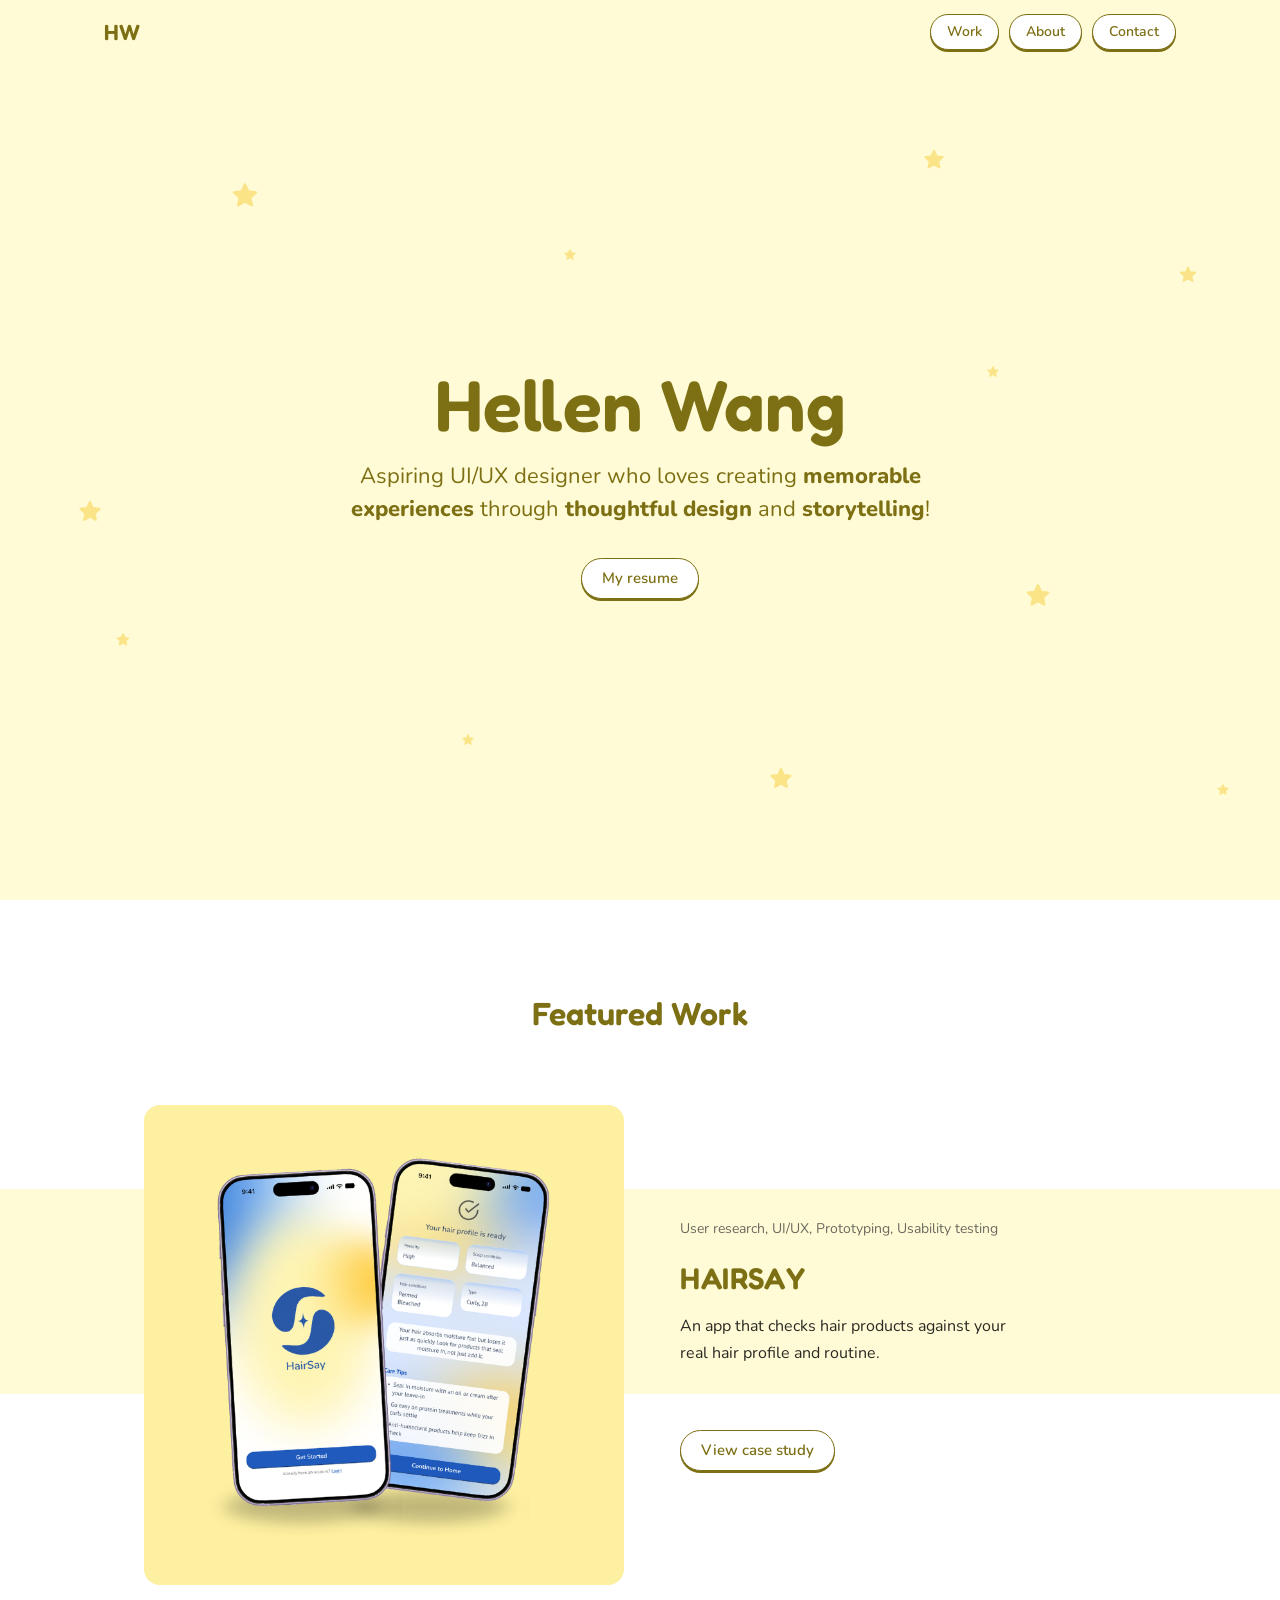
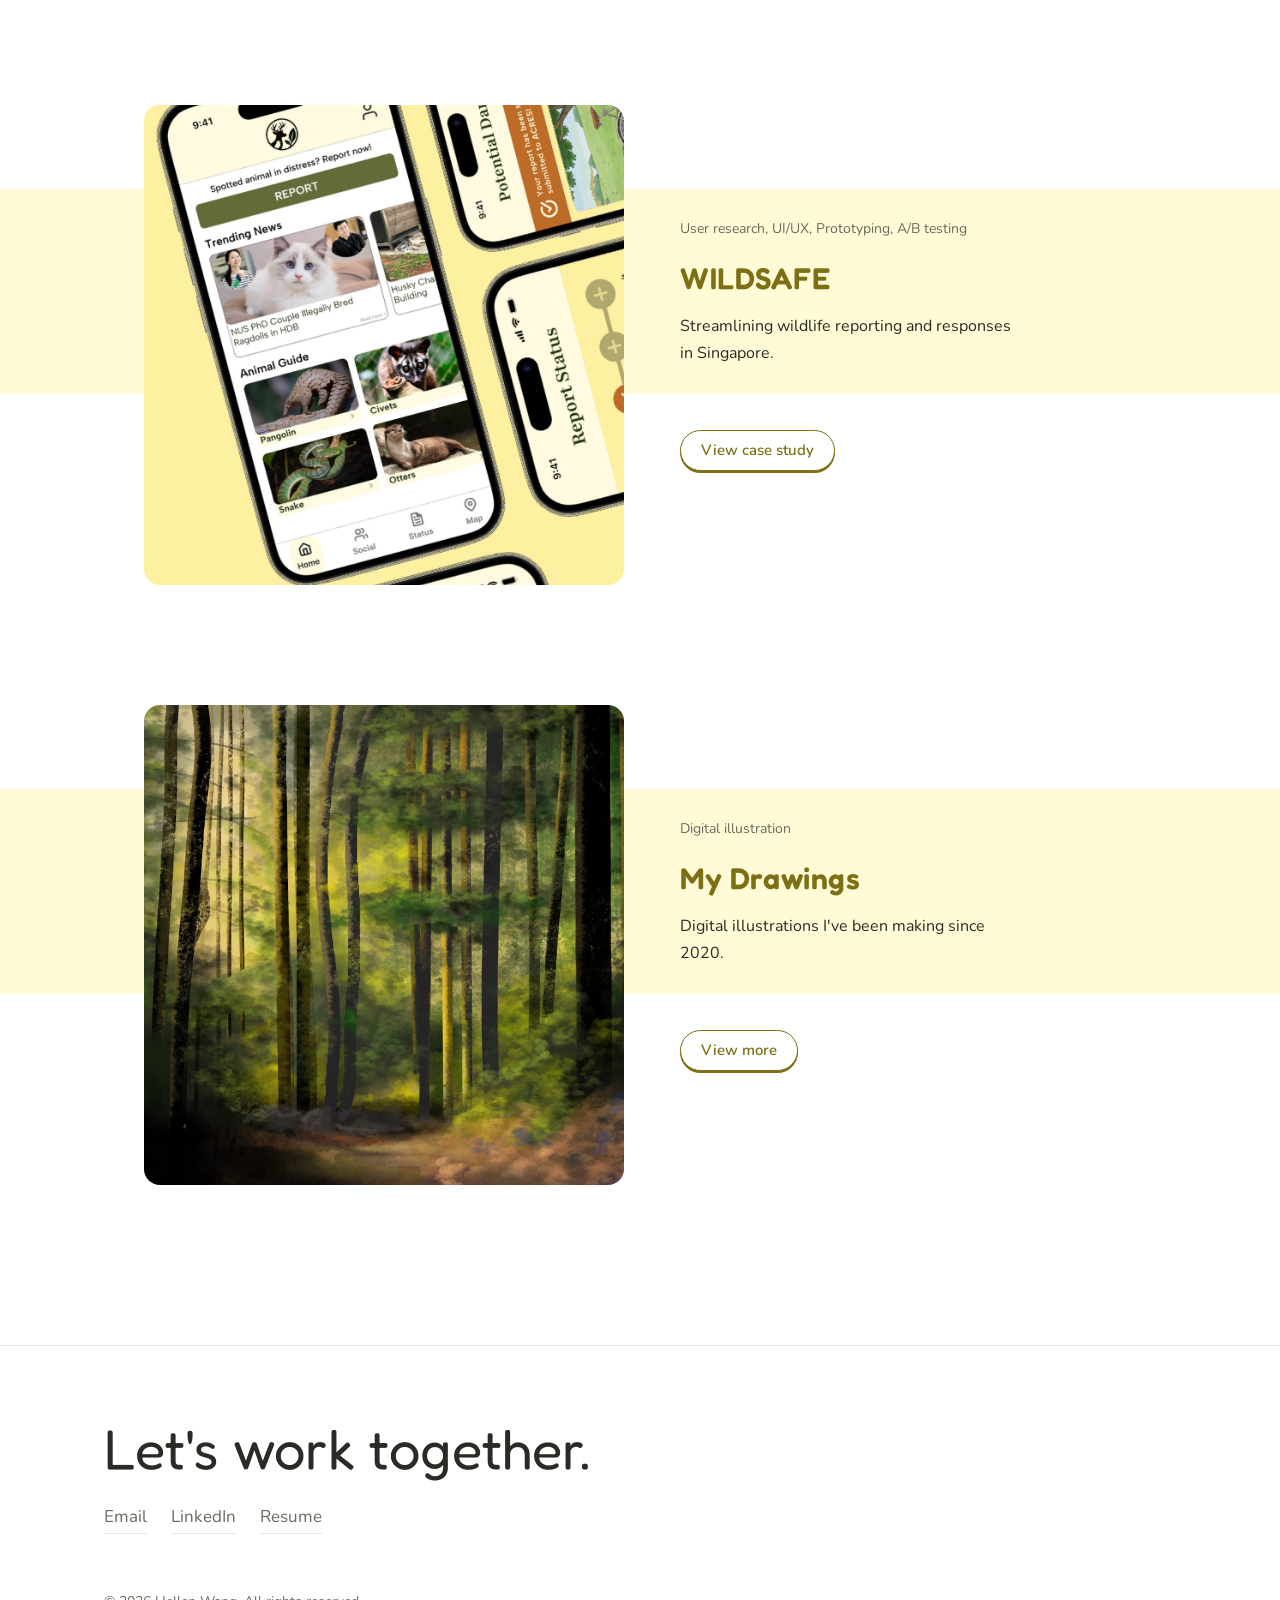
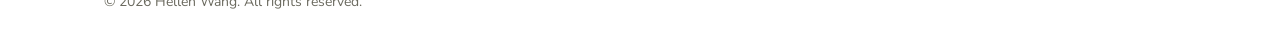
==== commit 2154ea20: "Remove Chateraise for now, buttons below band, animated stars" ====
--- a/index.html
+++ b/index.html
@@ -57,9 +57,11 @@
       <article class="project reveal">
         <a href="hairsay.html" class="project-img"><img src="images/hairsay/thumb.png" alt="Hairsay app screens" /></a>
         <div class="project-text">
-          <p class="project-tags">User research, UI/UX, Prototyping, Usability testing</p>
-          <h3>HAIRSAY</h3>
-          <p>An app that checks hair products against your real hair profile and routine.</p>
+          <div class="project-info">
+            <p class="project-tags">User research, UI/UX, Prototyping, Usability testing</p>
+            <h3>HAIRSAY</h3>
+            <p>An app that checks hair products against your real hair profile and routine.</p>
+          </div>
           <a href="hairsay.html" class="btn">View case study</a>
         </div>
       </article>
@@ -67,29 +69,24 @@
       <article class="project reveal">
         <a href="wildsafe.html" class="project-img fill"><img src="images/wildsafe/thumb.png" alt="Wildsafe app screens" /></a>
         <div class="project-text">
-          <p class="project-tags">User research, UI/UX, Prototyping, A/B testing</p>
-          <h3>WILDSAFE</h3>
-          <p>Streamlining wildlife reporting and responses in Singapore.</p>
+          <div class="project-info">
+            <p class="project-tags">User research, UI/UX, Prototyping, A/B testing</p>
+            <h3>WILDSAFE</h3>
+            <p>Streamlining wildlife reporting and responses in Singapore.</p>
+          </div>
           <a href="wildsafe.html" class="btn">View case study</a>
         </div>
       </article>
 
-      <article class="project soon reveal">
-        <div class="project-img"><img src="images/chateraise/cover.png" alt="Chateraise website redesign" /></div>
-        <div class="project-text">
-          <p class="project-tags">Website redesign</p>
-          <h3>CHATERAISE</h3>
-          <p>A redesign of the Chateraise website.</p>
-          <span class="btn disabled">Coming soon</span>
-        </div>
-      </article>
 
       <article class="project reveal">
         <a href="drawings.html" class="project-img fill"><img src="images/drawings/1.jpg" alt="Digital drawing of a forest" /></a>
         <div class="project-text">
-          <p class="project-tags">Digital illustration</p>
-          <h3>My Drawings</h3>
-          <p>Digital illustrations I've been making since 2020.</p>
+          <div class="project-info">
+            <p class="project-tags">Digital illustration</p>
+            <h3>My Drawings</h3>
+            <p>Digital illustrations I've been making since 2020.</p>
+          </div>
           <a href="drawings.html" class="btn">View more</a>
         </div>
       </article>
--- a/style.css
+++ b/style.css
@@ -63,40 +63,60 @@
 .btn.disabled { opacity: .5; box-shadow: none; pointer-events: none; }
 
 /* ============ Hero ============ */
-.hero { position: relative; overflow: hidden; background: var(--accent-soft); padding: 110px 0 140px; text-align: center; }
+.hero {
+  position: relative; overflow: hidden; background: var(--accent-soft); text-align: center;
+  min-height: calc(100vh - 64px); min-height: calc(100svh - 64px);  /* fill the screen below the nav */
+  display: flex; align-items: center; justify-content: center; padding: 64px 0;
+}
 .hero-text { position: relative; }
 .hero h1 { font-family: var(--serif); font-weight: 600; font-size: clamp(44px, 7vw, 72px); line-height: 1.1; color: var(--accent); }
 .hero p { margin: 16px auto 0; max-width: 640px; font-size: clamp(18px, 2.2vw, 22px); color: var(--accent); line-height: 1.5; }
 .hero strong { font-weight: 800; }
 .hero .btn { margin-top: 32px; }
-.stars svg { position: absolute; aspect-ratio: 1; fill: var(--star); stroke: var(--star); stroke-width: 2; }
+.stars svg {
+  position: absolute; aspect-ratio: 1; fill: var(--star); stroke: var(--star); stroke-width: 2;
+  animation: twinkle 6s ease-in-out infinite;
+}
+/* give each star its own timing so they don't move together */
+.stars svg:nth-child(2n) { animation-duration: 7.5s; animation-delay: -2s; }
+.stars svg:nth-child(3n) { animation-duration: 5s; animation-delay: -4s; }
+.stars svg:nth-child(4n+1) { animation-delay: -1s; }
+.stars svg:nth-child(5n) { animation-duration: 8.5s; animation-delay: -3s; }
+@keyframes twinkle {
+  0%, 100% { transform: translateY(0) rotate(0deg) scale(1); opacity: 1; }
+  25% { transform: translateY(-6px) rotate(8deg) scale(1.1); opacity: .75; }
+  50% { transform: translateY(-10px) rotate(0deg) scale(.9); opacity: .45; }
+  75% { transform: translateY(-4px) rotate(-8deg) scale(1.05); opacity: .85; }
+}
 
 /* ============ Featured work ============ */
 .work { padding: 88px 0 40px; overflow-x: clip; }
 .center-title { font-family: var(--serif); font-weight: 600; font-size: 32px; color: var(--accent); text-align: center; margin-bottom: 64px; }
 .project {
-  position: relative; max-width: 860px; margin: 0 auto 120px; padding: 0 24px;
-  display: grid; grid-template-columns: 360px 1fr; gap: 48px; align-items: start;
-}
-/* pale band that runs behind the square and the text */
-.project::before {
-  content: ""; position: absolute; z-index: -1; top: 60px; height: 190px;
-  left: 50%; width: 100vw; transform: translateX(-50%); background: var(--accent-soft);
-}
+  position: relative; max-width: 1040px; margin: 0 auto 120px; padding: 0 24px;
+  display: grid; grid-template-columns: 480px 1fr; gap: 56px; align-items: start;
+}
+/* pale band behind the text that runs the full width of the screen */
+.project-info { position: relative; }
+.project-info::before {
+  content: ""; position: absolute; z-index: -1; top: -28px; bottom: -28px;
+  left: -100vw; right: -100vw; background: var(--accent-soft);
+}
+.project-img { position: relative; z-index: 1; }
 .project-img {
   display: flex; align-items: center; justify-content: center; aspect-ratio: 1;
-  background: var(--highlight); border-radius: var(--radius); overflow: hidden; padding: 28px;
+  background: var(--highlight); border-radius: var(--radius); overflow: hidden; padding: 8px;
 }
 .project-img img { max-height: 100%; border-radius: 0; transition: transform .4s ease; }
 .project-img.fill { padding: 0; }
 .project-img.fill img { width: 100%; height: 100%; object-fit: cover; }
 .project-img .ph { background: transparent; border-color: rgba(0,0,0,.15); }
 a.project-img:hover img { transform: scale(1.04); }
-.project-text { padding-top: 76px; }
+.project-text { padding-top: 112px; }
 .project-tags { font-size: 14px; color: var(--muted); }
 .project h3 { font-family: var(--serif); font-weight: 600; font-size: 30px; color: var(--accent); margin: 14px 0 10px; letter-spacing: .02em; }
-.project-text > p:not(.project-tags) { font-size: 16px; max-width: 340px; }
-.project .btn { margin-top: 56px; }
+.project-info > p:not(.project-tags) { font-size: 16px; max-width: 340px; }
+.project .btn { margin-top: 64px; }  /* clear gap below the band */
 
 /* ============ Section headers ============ */
 .section { padding: 72px 0; border-top: 1px solid var(--line); }
@@ -209,14 +229,17 @@
 /* Fade-in on scroll */
 .reveal { opacity: 0; transform: translateY(16px); transition: opacity .6s ease, transform .6s ease; }
 .reveal.in { opacity: 1; transform: none; }
-@media (prefers-reduced-motion: reduce) { .reveal { opacity: 1; transform: none; transition: none; } }
+@media (prefers-reduced-motion: reduce) {
+  .reveal { opacity: 1; transform: none; transition: none; }
+  .stars svg { animation: none; }
+}
 
 /* ============ Mobile ============ */
 @media (max-width: 760px) {
   body { font-size: 16px; }
-  .hero { padding: 72px 0 96px; }
+  .hero { padding: 48px 0; }
   .project { grid-template-columns: 1fr; gap: 0; margin-bottom: 72px; max-width: 420px; }
-  .project::before { display: none; }
+  .project-info::before { display: none; }
   .project-text { padding-top: 24px; }
   .project .btn { margin-top: 20px; }
   .about-photo { max-width: 300px; }
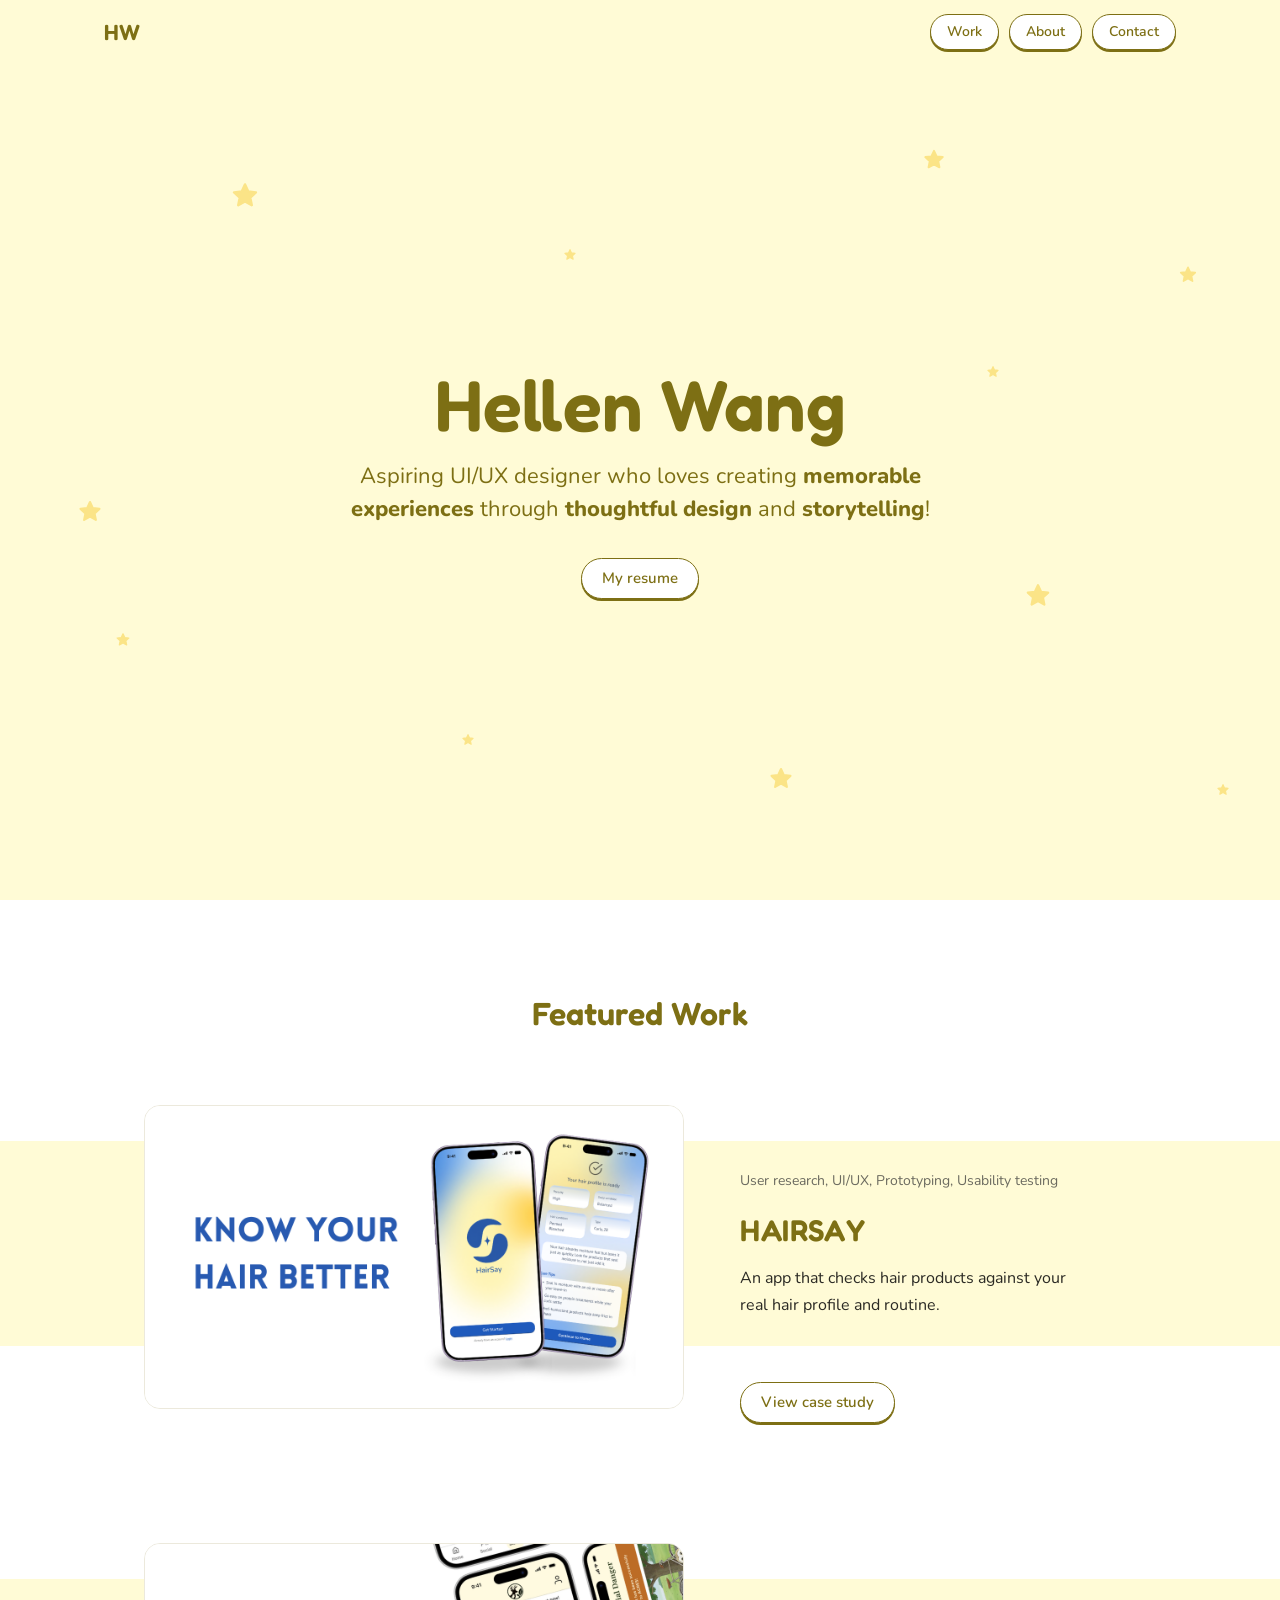
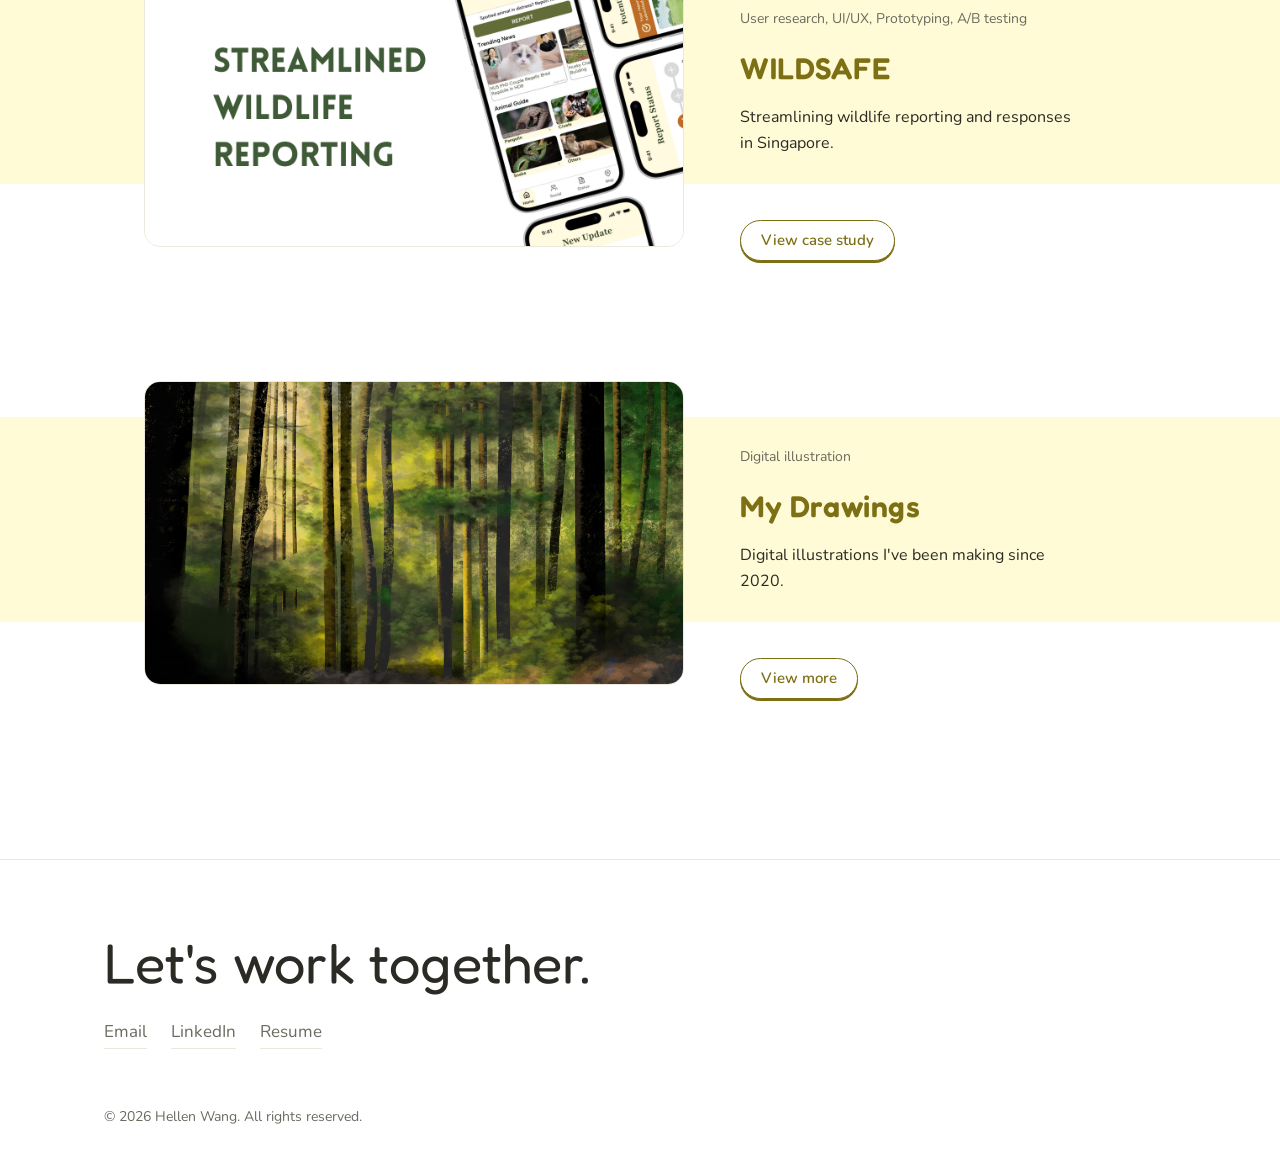
==== commit 026f405c: "Use Notion cover images for project boxes" ====
--- a/index.html
+++ b/index.html
@@ -55,7 +55,7 @@
       <h2 class="center-title">Featured Work</h2>
 
       <article class="project reveal">
-        <a href="hairsay.html" class="project-img"><img src="images/hairsay/thumb.png" alt="Hairsay app screens" /></a>
+        <a href="hairsay.html" class="project-img"><img src="images/hairsay/cover.png" alt="Hairsay app screens" /></a>
         <div class="project-text">
           <div class="project-info">
             <p class="project-tags">User research, UI/UX, Prototyping, Usability testing</p>
@@ -67,7 +67,7 @@
       </article>
 
       <article class="project reveal">
-        <a href="wildsafe.html" class="project-img fill"><img src="images/wildsafe/thumb.png" alt="Wildsafe app screens" /></a>
+        <a href="wildsafe.html" class="project-img"><img src="images/wildsafe/cover.png" alt="Wildsafe app screens" /></a>
         <div class="project-text">
           <div class="project-info">
             <p class="project-tags">User research, UI/UX, Prototyping, A/B testing</p>
@@ -80,7 +80,7 @@
 
 
       <article class="project reveal">
-        <a href="drawings.html" class="project-img fill"><img src="images/drawings/1.jpg" alt="Digital drawing of a forest" /></a>
+        <a href="drawings.html" class="project-img"><img src="images/drawings/1.jpg" alt="Digital drawing of a forest" /></a>
         <div class="project-text">
           <div class="project-info">
             <p class="project-tags">Digital illustration</p>
--- a/style.css
+++ b/style.css
@@ -94,7 +94,7 @@
 .center-title { font-family: var(--serif); font-weight: 600; font-size: 32px; color: var(--accent); text-align: center; margin-bottom: 64px; }
 .project {
   position: relative; max-width: 1040px; margin: 0 auto 120px; padding: 0 24px;
-  display: grid; grid-template-columns: 480px 1fr; gap: 56px; align-items: start;
+  display: grid; grid-template-columns: 540px 1fr; gap: 56px; align-items: start;
 }
 /* pale band behind the text that runs the full width of the screen */
 .project-info { position: relative; }
@@ -104,15 +104,12 @@
 }
 .project-img { position: relative; z-index: 1; }
 .project-img {
-  display: flex; align-items: center; justify-content: center; aspect-ratio: 1;
-  background: var(--highlight); border-radius: var(--radius); overflow: hidden; padding: 8px;
-}
-.project-img img { max-height: 100%; border-radius: 0; transition: transform .4s ease; }
-.project-img.fill { padding: 0; }
-.project-img.fill img { width: 100%; height: 100%; object-fit: cover; }
-.project-img .ph { background: transparent; border-color: rgba(0,0,0,.15); }
+  display: block; aspect-ratio: 16/9; overflow: hidden;
+  border-radius: var(--radius); border: 1px solid var(--line); background: var(--surface);
+}
+.project-img img { width: 100%; height: 100%; object-fit: cover; border-radius: 0; transition: transform .4s ease; }
 a.project-img:hover img { transform: scale(1.04); }
-.project-text { padding-top: 112px; }
+.project-text { padding-top: 64px; }
 .project-tags { font-size: 14px; color: var(--muted); }
 .project h3 { font-family: var(--serif); font-weight: 600; font-size: 30px; color: var(--accent); margin: 14px 0 10px; letter-spacing: .02em; }
 .project-info > p:not(.project-tags) { font-size: 16px; max-width: 340px; }
